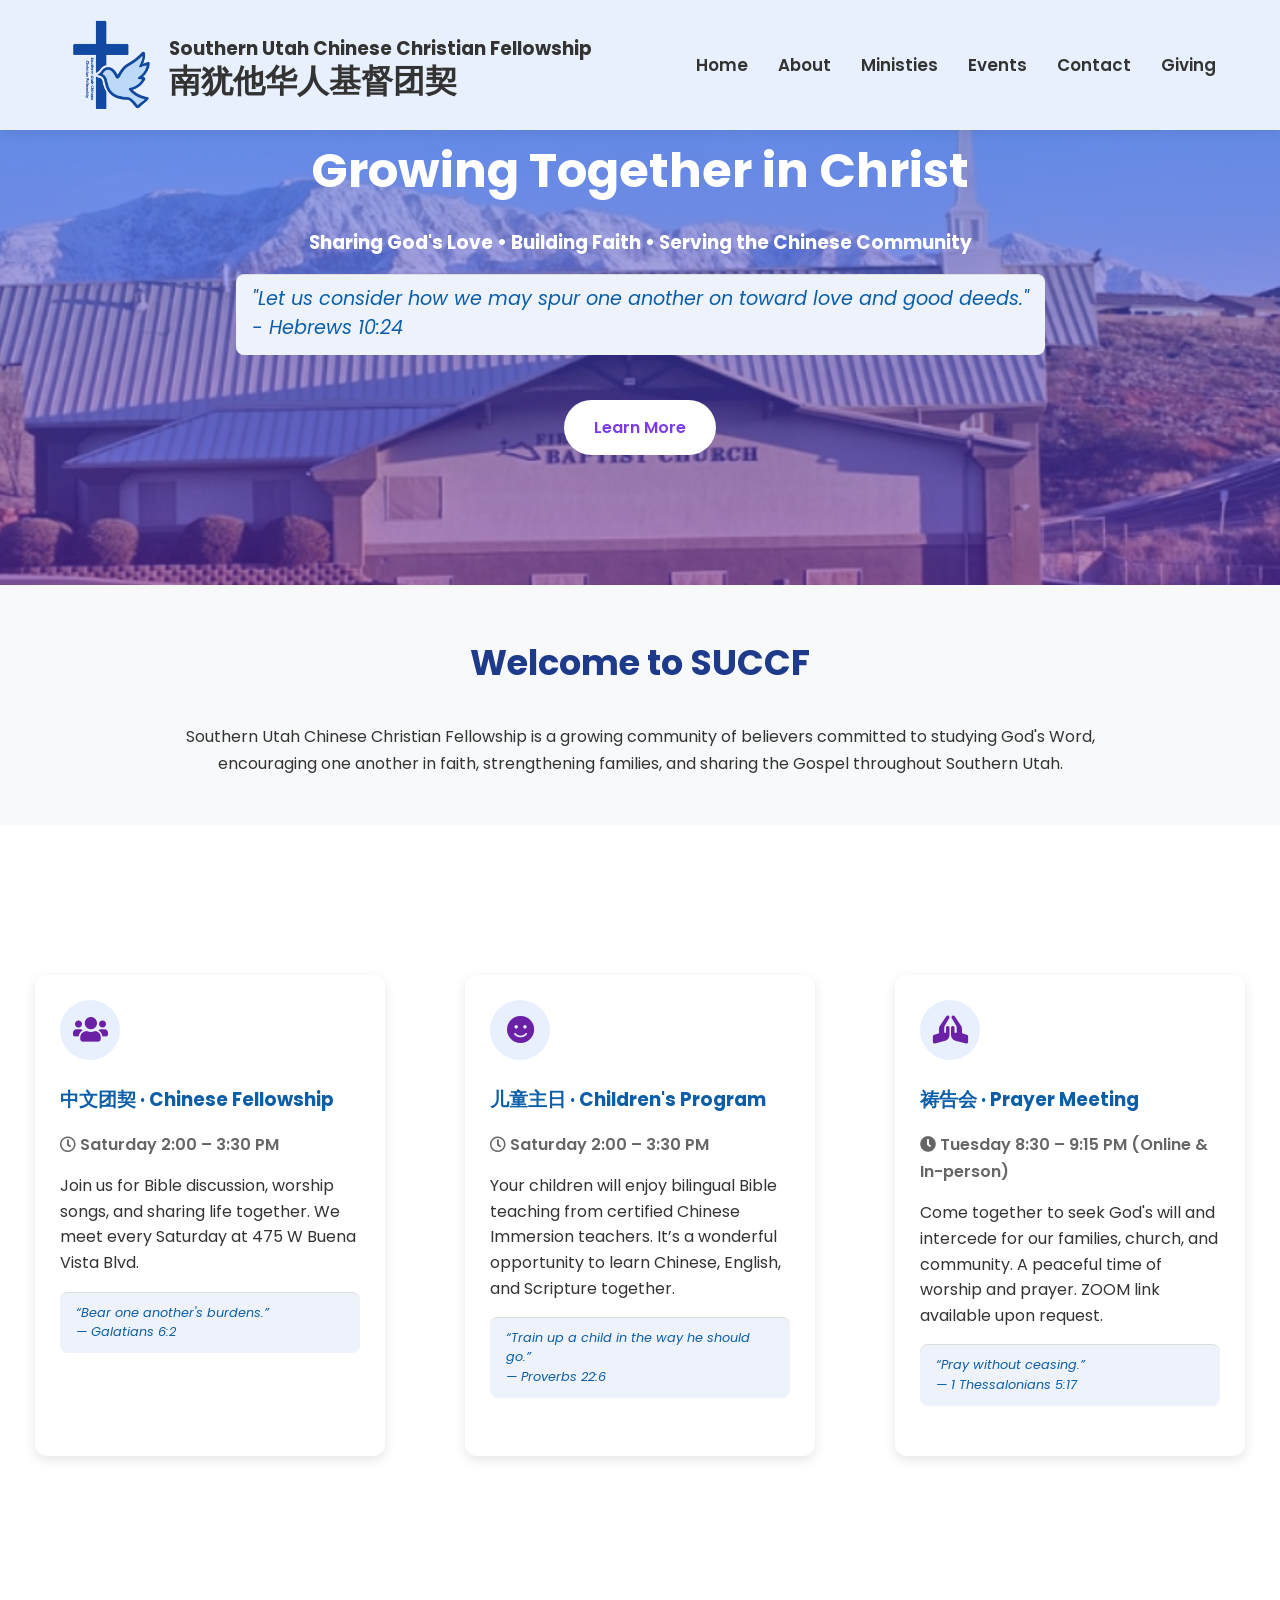
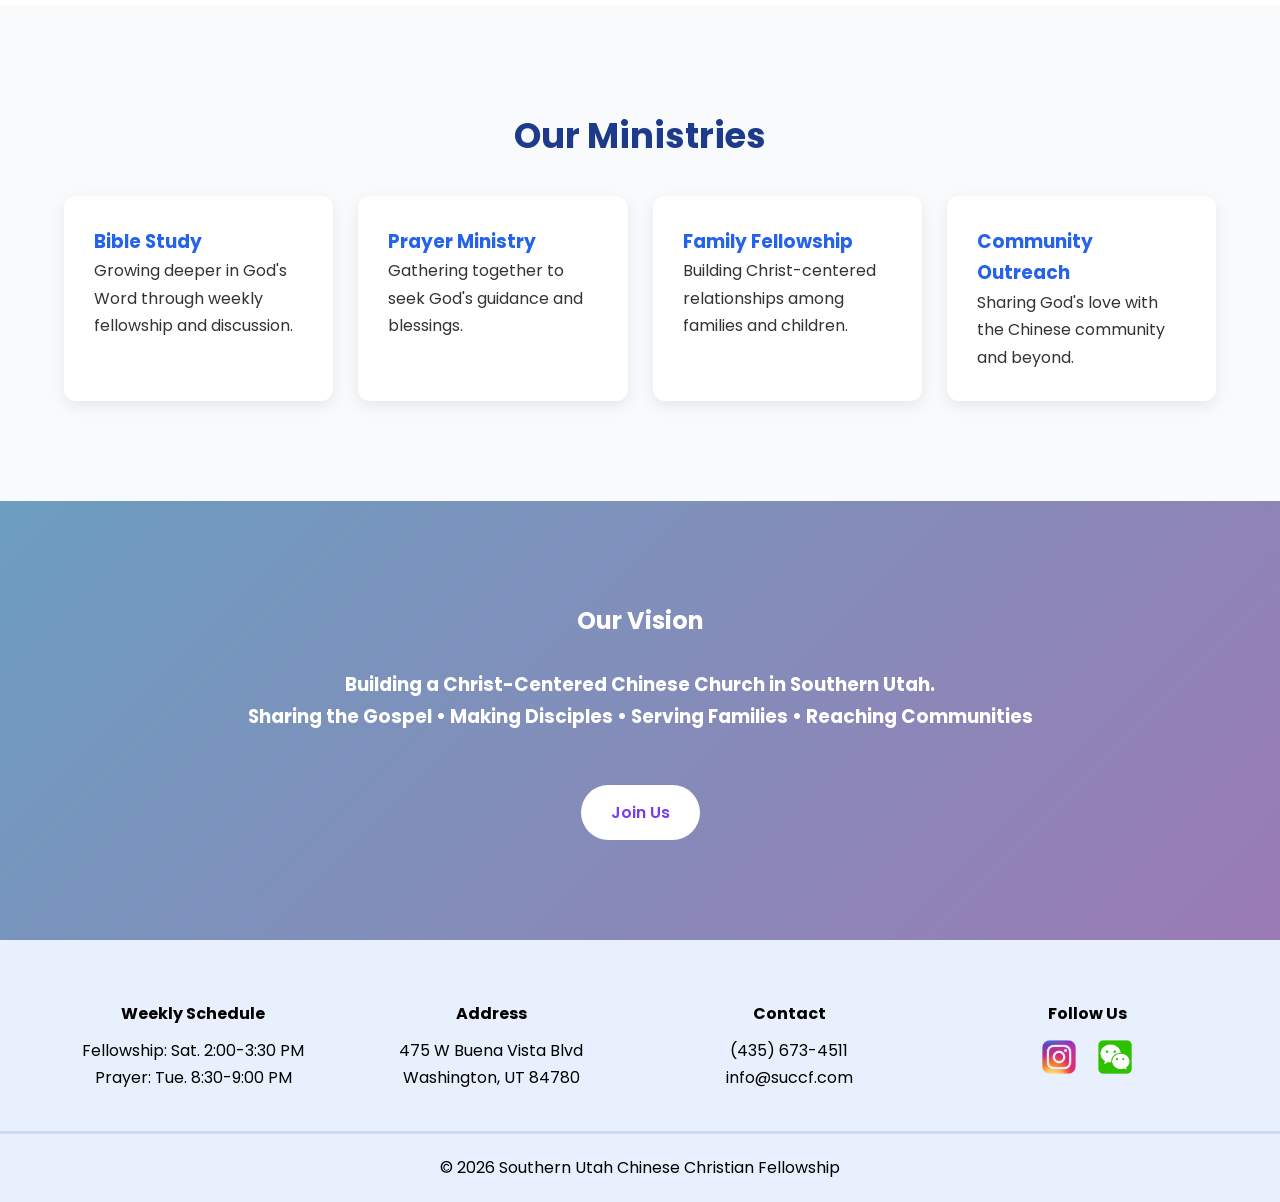
==== index.html @ 48056be9 "Create script.js // SUCCF JavaScript file" ====
<!DOCTYPE html>
<html lang="en">

<head>

    <meta charset="UTF-8">
    <meta name="viewport" content="width=device-width, initial-scale=1.0">

    <title>Southern Utah Chinese Christian Fellowship</title>

    <meta name="description"
        content="Southern Utah Chinese Christian Fellowship serving the Chinese community in Southern Utah.">

    <link rel="icon" type="image/png" href="images/favicon.png">

    <link rel="stylesheet" href="css/styles.css">

    <link rel="preconnect" href="https://fonts.googleapis.com">
	<!-- Font Awesome 6 (free) -->
	<link rel="stylesheet" href="https://cdnjs.cloudflare.com/ajax/libs/font-awesome/6.0.0-beta3/css/all.min.css">
	<link rel="stylesheet" href="https://use.fontawesome.com/releases/v5.15.4/css/all.css">

    <link href="https://fonts.googleapis.com/css2?family=Poppins:wght@300;400;500;600;700&display=swap"
        rel="stylesheet">

</head>

<body>

    <!-- HEADER -->

    <header class="header">

        <div class="container">

            <div class="logo">

                <img src="images/logo.png" alt="SUCCF Logo">

                <div class="logo-text">

                    <h3>Southern Utah Chinese Christian Fellowship</h3>

                    <h2>南犹他华人基督团契</h2>

                </div>

            </div>

            <nav>

                <ul>

                    <li><a href="index.html">Home</a></li>

                    <li><a href="about.html">About</a></li>

                    <li><a href="ministries.html">Ministies</a></li>

                    <li><a href="events.html">Events</a></li>

                    <li><a href="contact.html">Contact</a></li>

                    <li><a href="giving.html">Giving</a></li>

                </ul>

            </nav>

        </div>

    </header>

    <!-- HERO -->

    <section class="hero">

        <div class="overlay"></div>

        <div class="hero-content">

            <h1>Growing Together in Christ</h1>

            <h3>
                Sharing God's Love • Building Faith • Serving the Chinese Community
			</h3>

            <p class="verse">
                "Let us consider how we may spur one another on toward love and good deeds."
                <br>
                - Hebrews 10:24
            </p>

            <a href="about.html" class="btn-primary">
                Learn More
            </a>

        </div>

    </section>
	
    <!-- Welcome -->

    <section class="welcome">

        <div class="container">

            <h2>Welcome to SUCCF</h2>

            <p>
                Southern Utah Chinese Christian Fellowship is a growing community of believers
                committed to studying God's Word, <br>
				encouraging one another in faith,
                strengthening families, and sharing the Gospel throughout Southern Utah.
            </p>

        </div>

    </section>
	

<!-- cards section -->
<section class="programs">
    <div class="cards-grid">

        <!-- Card 1: Chinese Fellowship -->
        <div class="info-card">
            <div class="info-icon">
                <i class="fas fa-users"></i>
            </div>
            <h3>中文团契 · Chinese Fellowship</h3>

            <div class="time">
                <i class="far fa-clock"></i>
                Saturday 2:00 – 3:30 PM
            </div>

            <p>
                Join us for Bible discussion, worship songs, and sharing life together.
                We meet every Saturday at 475 W Buena Vista Blvd.
            </p>

            <div class="verse">
                “Bear one another's burdens.” <br>— Galatians 6:2
            </div>
        </div>

        <!-- Card 2: Children's Program -->
        <div class="info-card">
            <div class="info-icon">
                <i class="fas fa-smile"></i>
            </div>
            <h3>儿童主日 · Children's Program</h3>

            <div class="time">
                <i class="far fa-clock"></i>
                Saturday 2:00 – 3:30 PM
            </div>

            <p>
                Your children will enjoy bilingual Bible teaching from certified
                Chinese Immersion teachers. It’s a wonderful opportunity to learn
                Chinese, English, and Scripture together.
            </p>

            <div class="verse">
                “Train up a child in the way he should go.” <br>— Proverbs 22:6
            </div>
        </div>

        <!-- Card 3: Prayer Meeting -->
        <div class="info-card">
            <div class="info-icon">
                <i class="fas fa-praying-hands"></i>
            </div>
            <h3>祷告会 · Prayer Meeting</h3>

            <div class="time">
                <i class="fas fa-clock"></i>
                Tuesday 8:30 – 9:15 PM (Online & In-person)
            </div>

            <p>
                Come together to seek God's will and intercede for our families,
                church, and community. A peaceful time of worship and prayer.
                ZOOM link available upon request.
            </p>

            <div class="verse">
                “Pray without ceasing.” <br>— 1 Thessalonians 5:17
            </div>
        </div>

    </div>
</section>

    <!-- MINISTRIES -->

    <section class="ministries">

        <div class="container">

            <h2>Our Ministries</h2>

            <div class="ministry-grid">

                <div class="ministry-box">

                    <h3>Bible Study</h3>

                    <p>
                        Growing deeper in God's Word through weekly fellowship and discussion.
                    </p>

                </div>

                <div class="ministry-box">

                    <h3>Prayer Ministry</h3>

                    <p>
                        Gathering together to seek God's guidance and blessings.
                    </p>

                </div>

                <div class="ministry-box">

                    <h3>Family Fellowship</h3>

                    <p>
                        Building Christ-centered relationships among families and children.
                    </p>

                </div>

                <div class="ministry-box">

                    <h3>Community Outreach</h3>

                    <p>
                        Sharing God's love with the Chinese community and beyond.
                    </p>

                </div>

            </div>

        </div>

    </section>
	
    <!-- VISION -->

    <section class="vision">

        <div class="container">

            <h1>Our Vision</h1>
			<br>

            <h3>

                Building a Christ-Centered Chinese Church in Southern Utah.

                <br>

                Sharing the Gospel • Making Disciples • Serving Families • Reaching Communities

			</h3>
			<br>

            <a href="contact.html" class="btn-secondary">
                Join Us
            </a>

        </div>

    </section>

    <!-- FOOTER -->

    <footer>

        <div class="container footer-grid">

            <div>

                <h4>Weekly Schedule</h4>

                <p>
                    Fellowship: Sat. 2:00-3:30 PM<br>
                    Prayer: Tue. 8:30-9:00 PM
                </p>

            </div>
			
            <div>

                <h4>Address</h4>

                <p>
                    475 W Buena Vista Blvd<br>
                    Washington, UT 84780
                </p>

            </div>

            <div>

                <h4>Contact</h4>

                <p>(435) 673-4511</p>

                <p>info@succf.com</p>

            </div>
			
            <div>
				<h4>Follow Us</h4>
				<div class="social-icons">

		           <!-- Instagram -->
		           <a href="https://www.instagram.com/southernutah_ccf/"
		              target="_blank"
		              aria-label="Instagram">
		               <img src="images/instagram.png" alt="Instagram">
		           </a>

		           <!-- WeChat -->
		           <a href="images/wechat_qr.jpg"
		              target="_blank"
		              aria-label="WeChat">
		               <img src="images/wechat.png" alt="WeChat">
		           </a>
				</div>

            </div>

        </div>

        <div class="copyright">

            © 2026 Southern Utah Chinese Christian Fellowship
        </div>

    </footer>

</body>

</html>
---- css/styles.css ----
/* ========================================
   Template style, Don not change it!
   ======================================== */

:root {

    --blue: #2563eb;
    --dark-blue: #1e3a8a;

    --purple: #7c3aed;
    --light-purple: #ede9fe;

    --white: #ffffff;
    --gray: #f8fafc;
}

/* RESET */

* {
    margin: 0;
    padding: 0;
    box-sizing: border-box;
}

body {
    padding-top: 110px;
    font-family: 'Poppins', sans-serif;
    color: #333;
    line-height: 1.7;
}

.container {

    width: 90%;
    max-width: 1200px;
    margin: auto;
}

/* HEADER */

.header {

    position: fixed;
    top: 0;

    width: 100%;

    background: #e8f0fe;

    backdrop-filter: blur(10px);

    box-shadow: 0 2px 12px rgba(0,0,0,.08);

    z-index: 1000;
}

.header .container {

    display: flex;
    justify-content: space-between;
    align-items: center;

    padding: 20px 0;
}

.logo {

    display: flex;
    align-items: center;
    gap: 15px;
	background: transparent;
}

.logo img {

    height: 90px;
    width: auto;
	background: transparent;
	mix-blend-mode: multiply;
}

.logo-text h2 {

    color: var(-- dark blue);
    line-height: 1;
    font-size: 2rem;
}

.logo-text span {

    font-size: .1rem;
    color: #666;
}

nav ul {

    list-style: none;
    display: flex;
    gap: 30px;
}

nav a {

    text-decoration: none;
    color: #333;

    font-weight: 600;
	font-size: 1.05rem;

    transition: .3s;
}

/* VISION */

.vision {

    background:
        linear-gradient(
            135deg,
            var(--blue-light, #6c9ebf),
            var(--purple-light, #9b7bb5));

    color: white;

    text-align: center;
}

.vision h2 {

    color: white;
}

.btn-secondary {

    display: inline-block;

    margin-top: 25px;

    background: white;

    color: var(--purple);

    text-decoration: none;

    padding: 14px 30px;

    border-radius: 50px;

    font-weight: 600;
}

/* FOOTER */

footer {

    background: #e8f0fe;

    color: black;

    padding-top: 60px;
}

.footer-grid {
    display: grid;
    grid-template-columns: repeat(4, 1fr);
    gap: 40px;
    align-items: start;
}

.footer-grid > div {
    text-align: center;
}

.social-icons img {
    width: 40px;
    height: 40px;
}

.social-icons {
    display: flex;
    flex-direction: row;   /* Horizontal layout */
    flex-wrap: nowrap;     /* Prevents wrapping to new line */
    gap: 1.0rem;             /* Space between icons (adjust as needed) */
    justify-content: center;
    align-items: center;
    list-style: none;
    padding: 0;
    margin: 0;
}

.social-icons a {
    display: flex;
    align-items: center;
    justify-content: center;
}

footer h3,
footer h4 {

    margin-bottom: 10px;
}

.copyright {

    margin-top: 40px;

    text-align: center;

    padding: 20px;

    border-top: 3px solid rgba(0,0,255,.1);
}

/* MOBILE */

@media(max-width:768px){

    .header .container{

        flex-direction: column;
    }

    nav ul{

        flex-wrap: wrap;
        justify-content: center;
        margin-top: 15px;
        gap: 15px;
    }

    .hero h1{

        font-size: 2.5rem;
    }

    .hero p{

        font-size: 1rem;
    }
}


/* ========================================
===========================================
   Home Page style
===========================================
=========================================== */

/* HERO */

.hero {
    margin-top: -110px;
    height: 65vh;
    min-height: 500px;

    background:
        linear-gradient(
            rgba(37,99,235,.55),
            rgba(124,58,237,.45)
        ),
        url("../images/heropic.png");

    background-size: cover;
    background-position: center;

    display: flex;
    justify-content: center;
    align-items: center;

    text-align: center;

    position: relative;
}

.hero-content {

    color: white;

    max-width: 850px;

    padding: 20px;
}

.hero h1 {

    font-size: 3rem;
    margin-bottom: 15px;
}

.hero p {

    font-size: 1.2rem;
}

.verse {

    margin: 25px 0;

    font-style: italic;
}

.btn-primary {

    display: inline-block;

    margin-top: 20px;

    background: white;

    color: var(--purple);

    text-decoration: none;

    padding: 14px 30px;

    border-radius: 50px;

    font-weight: 600;
}

/* SECTIONS */

section {

    padding: 100px 0;
}

section h2 {

    text-align: center;

    margin-bottom: 30px;

    color: var(--dark-blue);

    font-size: 2.2rem;
}

/* WELCOME */

.welcome {

    text-align: center;
    text-align: center;
    background-color: #f8f9fa;  /* Light gray background */
    padding: 3rem 1rem;          /* Adds spacing inside the section */
    border-radius: 0; 
}

.welcome p {

    max-width: 950px;
    margin: auto;
}

/* SERVICE TIMES */
.info-icon {
    width: 60px;
    height: 60px;
    background-color: #e8f0fe; /* Light blue background */
    border-radius: 50%;
    display: flex;
    align-items: center;
    justify-content: center;
    margin: 0 auto 1.5rem auto;  /* Centered */
}

.info-icon i {
    font-size: 28px;
    color: #6b21a5;/* Dark purple icon */
}

/* Alternative: left-aligned icons */
.info-icon {
    margin: 0 0 1.5rem 0;
}

.verse {
    background-color: #eef2fa;
    padding: 0.75rem 1rem;
    border-radius: 8px;
    font-style: italic;
    font-size: 0.80rem;
    color: #2c5f8a;
    text-align: left;
    margin-top: 1rem;
    line-height: 1.5;
}

.services {

    background: var(--gray);
}

.service-grid {

    display: flex;
    justify-content: center;
    flex-wrap: wrap;
    gap: 70px;
}

.service-card {

    width: 400px;

    background: white;

    padding: 35px;

    border-radius: 15px;

    text-align: center;

    box-shadow: 0 5px 20px rgba(0,0,0,.08);
	
	border: 5px solid #cbd5e1;
	
}

.service-card h3 {

    color: var(--purple);
}

.service-card h4 {

    color: var(--blue);
}


/* MINISTRIES */

.ministries {

    background: var(--gray);
}

.ministry-grid {

    display: grid;

    grid-template-columns:
        repeat(auto-fit, minmax(250px, 1fr));

    gap: 25px;
}

.ministry-box {

    background: white;

    padding: 30px;

    border-radius: 12px;

    box-shadow: 0 5px 15px rgba(0,0,0,.08);
}

.ministry-box h3 {

    color: var(--blue);
}

/* Cards Section */

.cards-grid {
    display: flex;
    justify-content: center;
    gap: 80px;
    flex-wrap: wrap;
    margin: 50px auto;
}

.info-card {
    width: 350px;
    background: #ffffff;
    border-radius: 12px;
    padding: 25px;
    box-shadow: 0 4px 12px rgba(0,0,0,0.1);
    transition: transform 0.3s ease;
}

.info-card:hover {
    transform: translateY(-5px);
}

.info-card h3 {
    color: #0c5ea8;
    margin-bottom: 15px;
}

.time {
    font-weight: 600;
    color: #666;
    margin-bottom: 15px;
}

.info-card p {
    line-height: 1.6;
    margin-bottom: 15px;
}

.verse {
    font-style: italic;
    color: #0c5ea8;
    border-top: 1px solid #ddd;
    padding-top: 10px;
}

/* VISION */

.vision {

    background:
        linear-gradient(
            135deg,
            var(--blue-light, #6c9ebf),
            var(--purple-light, #9b7bb5));

    color: white;

    text-align: center;
}

.vision h2 {

    color: white;
}

.btn-secondary {

    display: inline-block;

    margin-top: 25px;

    background: white;

    color: var(--purple);

    text-decoration: none;

    padding: 14px 30px;

    border-radius: 50px;

    font-weight: 600;
}


/* ========================================
   About Page style
   ======================================== */

/* ABOUT HERO SECTION */
.about-hero {
    background: linear-gradient(rgba(37, 99, 235, 0.5), rgba(124, 58, 237, 0.55)), url('../images/mountain.png');
    background-size: cover;
    background-position: center center;
    background-repeat: no-repeat;
    min-height: 400px;
    display: flex;
    align-items: center;
    justify-content: center;
    text-align: center;
    padding: 4rem 0;
    margin-bottom: 3rem;
    border-radius: 0 0 30px 30px;
}

.about-hero h1 {
    font-size: 3rem;
    color: white;
    margin-bottom: 0.5rem;
    font-weight: 700;
}

.about-hero p {
    font-size: 1.2rem;
    color: white;
    opacity: 0.95;
}

/* ABOUT CONTENT SECTION */
.about-section {
    padding: 2rem 0 4rem 0;
}

.about-content {
    max-width: 1000px;
    margin: 0 auto;
    background: white;
    padding: 2.5rem;
    border-radius: 24px;
    box-shadow: 0 8px 25px rgba(0, 0, 0, 0.05);
    border: 1px solid rgba(124, 58, 237, 0.1);
}

.about-content h2 {
    color: var(--blue, #2563eb);
    margin-bottom: 2.5rem;
    font-size: 2.2rem;
    font-weight: 700;
}

.about-content p {
    line-height: 1.8;
    color: #444;
    margin-bottom: 1.2rem;
}

.about-content p:last-child {
    margin-bottom: 0;
}

/* BELIEFS SECTION (Accordion) */
.beliefs-section {
    padding: 4rem 0;
    background: var(--gray, #f8fafc);
}

.beliefs-section h2 {
    text-align: center;
    color: var(--blue, #2563eb);
    margin-bottom: 2.5rem;
    font-size: 2.2rem;
    font-weight: 700;
}

.belief-card {
    background: white;
    border-radius: 16px;
    margin-bottom: 1rem;
    overflow: hidden;
    border: 1px solid rgba(124, 58, 237, 0.15);
    box-shadow: 0 2px 8px rgba(0, 0, 0, 0.03);
}

.belief-header {
    background: linear-gradient(135deg, #e8e8f0, #f0f0f8);
    padding: 1rem 1.5rem;
    cursor: pointer;
    display: flex;
    justify-content: space-between;
    align-items: center;
    transition: all 0.3s ease;
}

.belief-header:hover {
    background: linear-gradient(135deg, #dddde8, #e8e8f0);
}

.belief-header h3 {
    color: #444;
    margin: 0;
    font-size: 1.1rem;
    font-weight: 600;
}

.toggle-icon {
    color: #666;
    font-size: 0.9rem;
    transition: transform 0.3s ease;
}

.belief-content {
    max-height: 0;
    overflow: hidden;
    transition: max-height 0.5s ease;
    background: white;
    padding: 0 1.5rem;
}

.belief-content.active {
    max-height: 500px;
    padding: 1.5rem;
}

.belief-content p {
    line-height: 1.8;
    color: #444;
    margin-bottom: 0.8rem;
}

.belief-content .scripture {
    color: var(--purple, #7c3aed);
    font-style: italic;
    margin-top: 0.8rem;
    font-size: 0.9rem;
    padding-top: 0.5rem;
    border-top: 1px dashed rgba(124, 58, 237, 0.2);
}

/* Light Grey Button for Belief Section */
.btn-soft-grey {
    background: linear-gradient(135deg, #e8e8f0, #f0f0f8);
    color: #555;
    padding: 12px 30px;
    border-radius: 50px;
    text-decoration: none;
    font-weight: 600;
    transition: all 0.3s ease;
    display: inline-block;
    box-shadow: 0 2px 6px rgba(0, 0, 0, 0.05);
    border: 1px solid #ddd;
    cursor: pointer;
}

.btn-soft-grey:hover {
    transform: translateY(-2px);
    box-shadow: 0 4px 12px rgba(0, 0, 0, 0.1);
    background: linear-gradient(135deg, #dddde8, #e8e8f0);
    color: #333;
}

/* RESPONSIVE ADJUSTMENTS FOR ABOUT PAGE */
@media (max-width: 768px) {
    .about-hero {
        min-height: 280px;
        padding: 2rem 0;
        margin-bottom: 2rem;
    }
    
    .about-hero h1 {
        font-size: 2rem;
    }
    
    .about-hero p {
        font-size: 1rem;
    }
    
    .about-content {
        padding: 1.5rem;
        margin: 0 1rem;
    }
    
    .about-content h2 {
        font-size: 1.5rem;
    }
    
    .beliefs-section h2 {
        font-size: 1.8rem;
    }
    
    .belief-header h3 {
        font-size: 0.95rem;
    }
    
    .belief-header {
        padding: 0.8rem 1.2rem;
    }
    
    .belief-content.active {
        padding: 1rem;
    }
    
    .btn-soft-grey {
        padding: 8px 22px;
        font-size: 0.9rem;
    }
}

@media (max-width: 480px) {
    .about-hero h1 {
        font-size: 1.6rem;
    }
    
    .about-hero p {
        font-size: 0.85rem;
    }
    
    .beliefs-section h2 {
        font-size: 1.5rem;
    }
    
    .belief-header h3 {
        font-size: 0.85rem;
    }
}
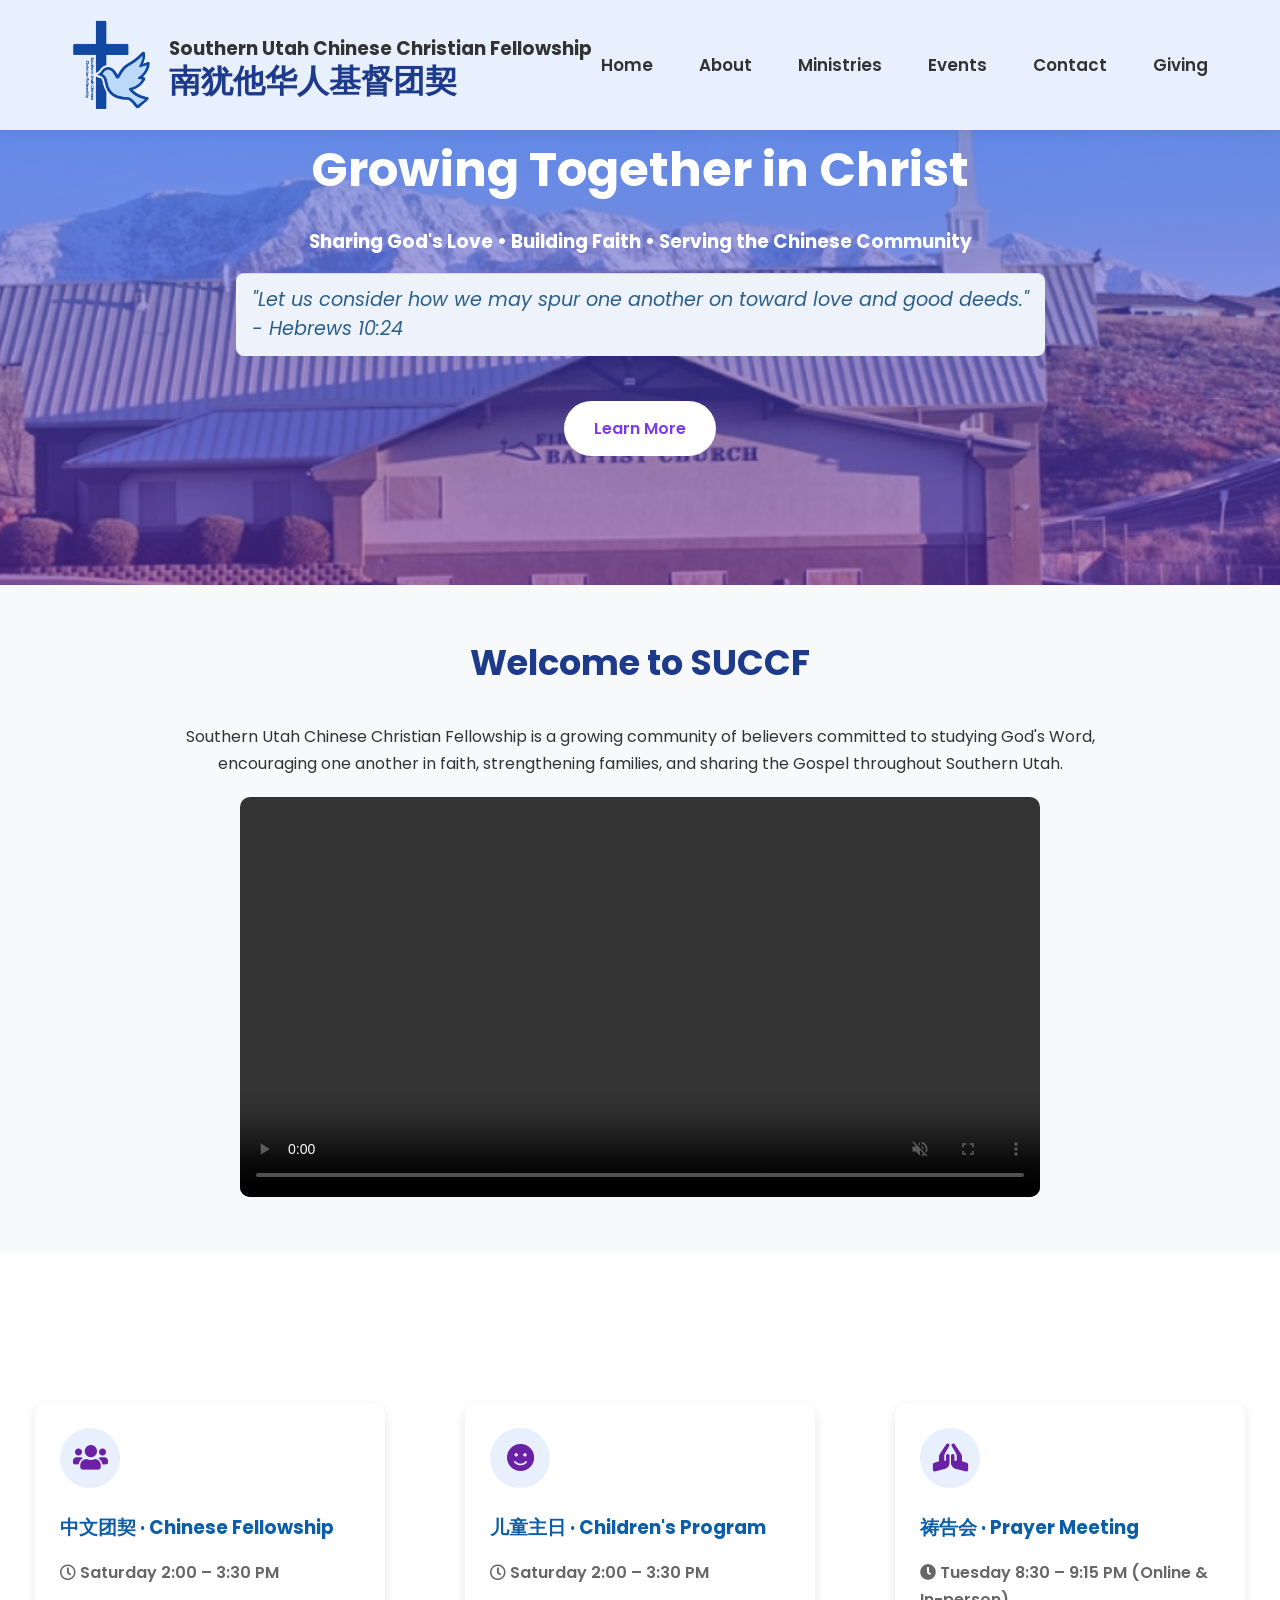
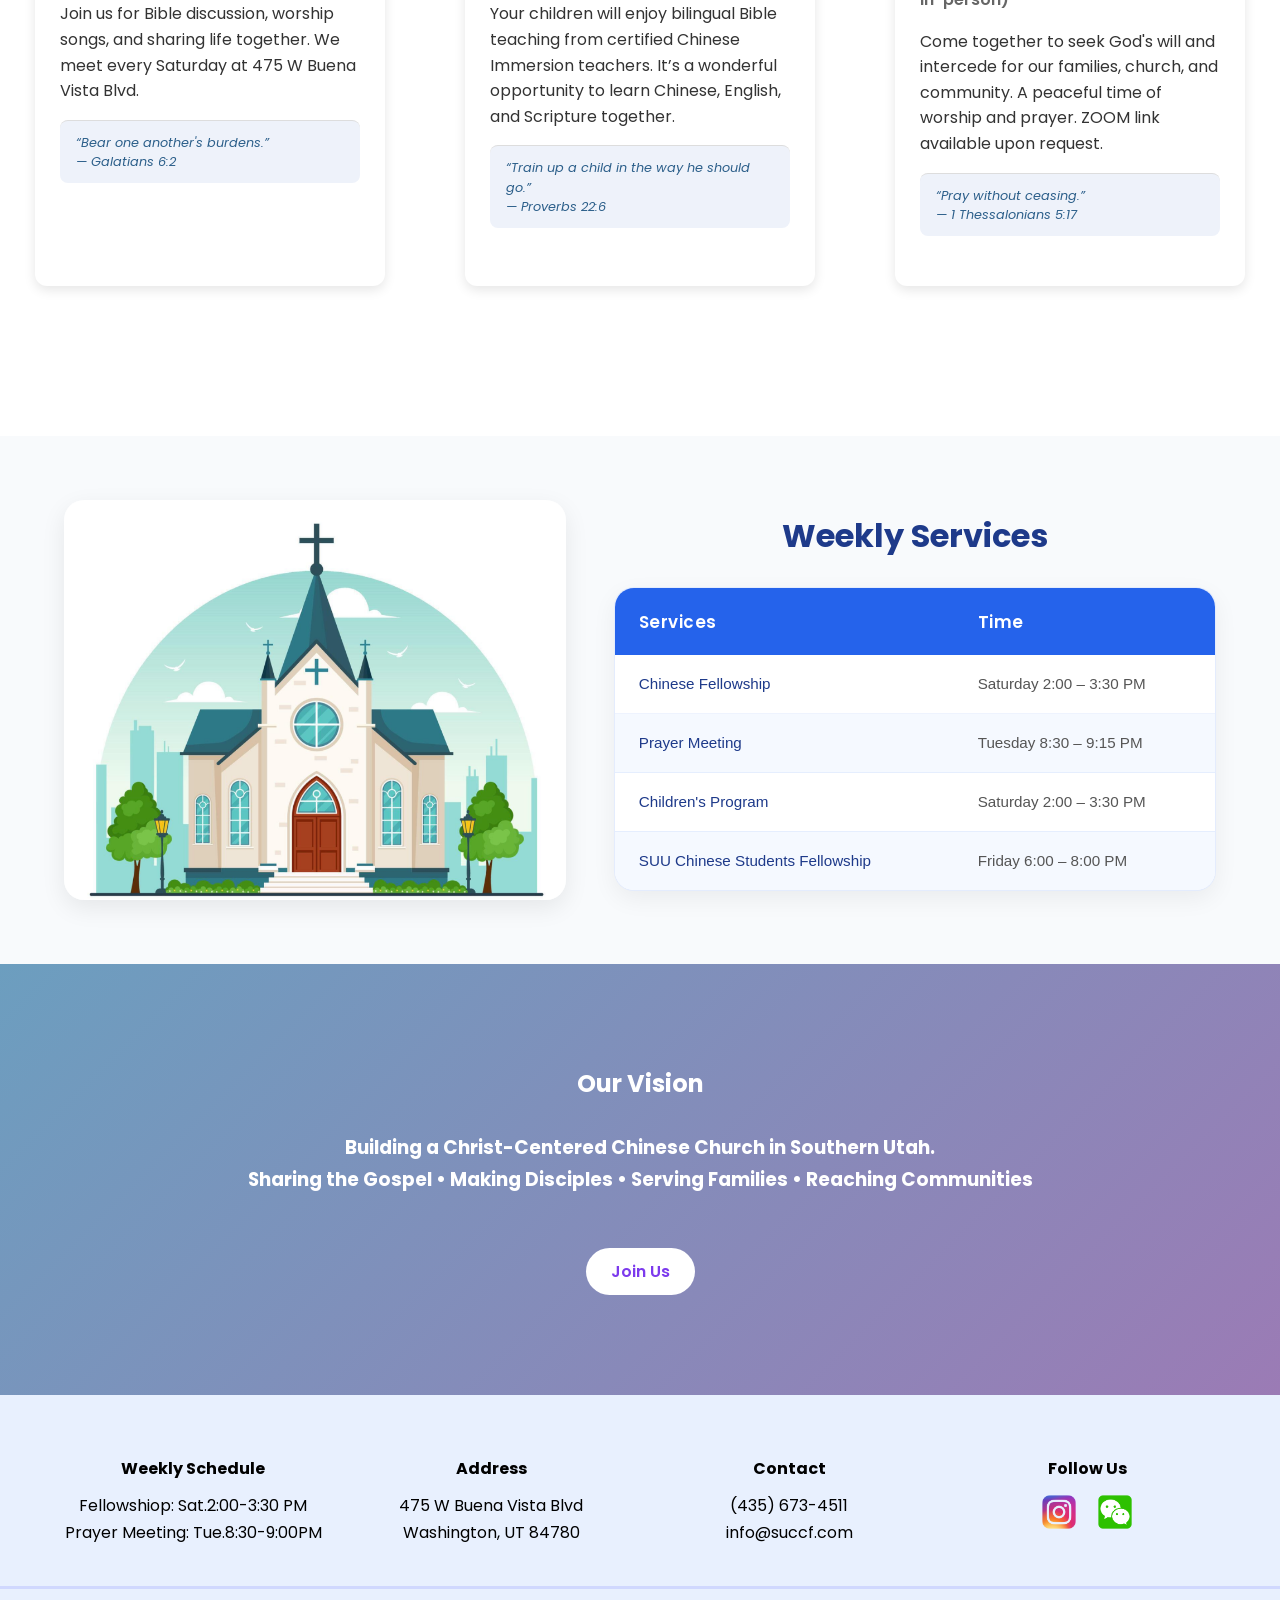
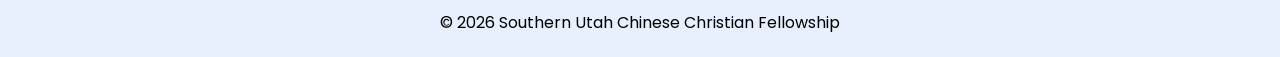
==== commit 2940e218: "Add files via upload" ====
--- a/index.html
+++ b/index.html
@@ -2,7 +2,6 @@
 <html lang="en">
 
 <head>
-
     <meta charset="UTF-8">
     <meta name="viewport" content="width=device-width, initial-scale=1.0">
 
@@ -22,54 +21,43 @@
 
     <link href="https://fonts.googleapis.com/css2?family=Poppins:wght@300;400;500;600;700&display=swap"
         rel="stylesheet">
-
 </head>
 
 <body>
-
-    <!-- HEADER -->
-
+    <!--========= HEADER =========-->
     <header class="header">
-
         <div class="container">
-
             <div class="logo">
-
                 <img src="images/logo.png" alt="SUCCF Logo">
-
                 <div class="logo-text">
-
                     <h3>Southern Utah Chinese Christian Fellowship</h3>
-
                     <h2>南犹他华人基督团契</h2>
-
                 </div>
-
-            </div>
-
-            <nav>
-
-                <ul>
-
-                    <li><a href="index.html">Home</a></li>
-
-                    <li><a href="about.html">About</a></li>
-
-                    <li><a href="ministries.html">Ministies</a></li>
-
-                    <li><a href="events.html">Events</a></li>
-
-                    <li><a href="contact.html">Contact</a></li>
-
-                    <li><a href="giving.html">Giving</a></li>
-
-                </ul>
-
-            </nav>
-
-        </div>
-
-    </header>
+            </div>
+        <!-- Hamburger Menu Button -->
+        <button class="hamburger" id="hamburger" aria-label="Toggle navigation">
+            <span class="bar"></span>
+            <span class="bar"></span>
+            <span class="bar"></span>
+        </button>
+        
+        <nav class="nav-menu" id="navMenu">
+            <ul>
+                <li><a href="index.html" class="active">Home</a></li>
+                <li><a href="about.html">About</a></li>
+                <li><a href="ministries.html">Ministries</a></li>
+                <li><a href="events.html">Events</a></li>
+                <li><a href="contact.html">Contact</a></li>
+                <li><a href="giving.html">Giving</a></li>
+            </ul>
+        </nav>
+    </div>
+</header>
+
+ <!--=============================================================================================================-->   	
+ <!--=============================================================================================================--> 
+
+ <!--============== build section part ========================-->   
 
     <!-- HERO -->
 
@@ -113,6 +101,14 @@
 				encouraging one another in faith,
                 strengthening families, and sharing the Gospel throughout Southern Utah.
             </p>
+			
+	        <!-- Welcome Video -->
+	        <div class="welcome-video">
+	            <video controls muted loop>
+	                <source src="media/welcome.mp4" type="video/mp4">
+	                Your browser does not support the video tag.
+	            </video>
+	        </div>
 
         </div>
 
@@ -122,7 +118,6 @@
 <!-- cards section -->
 <section class="programs">
     <div class="cards-grid">
-
         <!-- Card 1: Chinese Fellowship -->
         <div class="info-card">
             <div class="info-icon">
@@ -194,139 +189,102 @@
     </div>
 </section>
 
-    <!-- MINISTRIES -->
-
-    <section class="ministries">
-
+<!-- SERVICES TABLE -->
+<section class="services-table-section">
+    <div class="container">
+        <div class="services-content-wrapper">
+            <!-- Left Column: Image -->
+            <div class="services-image">
+                <img src="images/about-church.png" alt="SUCCF Church">
+            </div>
+            <!-- Right Column: Table -->
+            <div class="services-table-wrapper">
+                <h2>Weekly Services</h2>
+                <div class="table-wrapper">
+                    <table class="services-table">
+                        <thead>
+                            <tr>
+                                <th>Services</th>
+                                <th>Time</th>
+                            </tr>
+                        </thead>
+                        <tbody>
+                            <tr>
+                                <td>Chinese Fellowship</td>
+                                <td>Saturday 2:00 – 3:30 PM</td>
+                            </tr>
+                            <tr>
+                                <td>Prayer Meeting</td>
+                                <td>Tuesday 8:30 – 9:15 PM</td>
+                            </tr>
+                            <tr>
+                                <td>Children's Program</td>
+                                <td>Saturday 2:00 – 3:30 PM</td>
+                            </tr>
+                            <tr>
+                                <td>SUU Chinese Students Fellowship</td>
+                                <td>Friday 6:00 – 8:00 PM</td>
+                            </tr>
+                        </tbody>
+                    </table>
+                </div>
+            </div>
+        </div>
+    </div>
+</section>
+	
+ <!--=============================================================================================================-->   	
+ <!--=============================================================================================================-->   
+ 	
+    <!--========= VISION =========-->
+    <section class="vision">
         <div class="container">
-
-            <h2>Our Ministries</h2>
-
-            <div class="ministry-grid">
-
-                <div class="ministry-box">
-
-                    <h3>Bible Study</h3>
-
-                    <p>
-                        Growing deeper in God's Word through weekly fellowship and discussion.
-                    </p>
-
-                </div>
-
-                <div class="ministry-box">
-
-                    <h3>Prayer Ministry</h3>
-
-                    <p>
-                        Gathering together to seek God's guidance and blessings.
-                    </p>
-
-                </div>
-
-                <div class="ministry-box">
-
-                    <h3>Family Fellowship</h3>
-
-                    <p>
-                        Building Christ-centered relationships among families and children.
-                    </p>
-
-                </div>
-
-                <div class="ministry-box">
-
-                    <h3>Community Outreach</h3>
-
-                    <p>
-                        Sharing God's love with the Chinese community and beyond.
-                    </p>
-
-                </div>
-
-            </div>
-
-        </div>
-
-    </section>
-	
-    <!-- VISION -->
-
-    <section class="vision">
-
-        <div class="container">
-
             <h1>Our Vision</h1>
 			<br>
-
             <h3>
-
                 Building a Christ-Centered Chinese Church in Southern Utah.
-
                 <br>
-
                 Sharing the Gospel • Making Disciples • Serving Families • Reaching Communities
-
 			</h3>
 			<br>
-
             <a href="contact.html" class="btn-secondary">
                 Join Us
             </a>
-
-        </div>
-
+        </div>
     </section>
 
-    <!-- FOOTER -->
-
+    <!--========= FOOTER =========-->
     <footer>
-
         <div class="container footer-grid">
-
             <div>
-
                 <h4>Weekly Schedule</h4>
-
                 <p>
-                    Fellowship: Sat. 2:00-3:30 PM<br>
-                    Prayer: Tue. 8:30-9:00 PM
+                    Fellowshiop: Sat.2:00-3:30 PM<br>
+                    Prayer Meeting: Tue.8:30-9:00PM
                 </p>
-
-            </div>
-			
+            </div>			
             <div>
-
                 <h4>Address</h4>
-
                 <p>
                     475 W Buena Vista Blvd<br>
                     Washington, UT 84780
                 </p>
-
             </div>
 
             <div>
-
                 <h4>Contact</h4>
-
                 <p>(435) 673-4511</p>
-
                 <p>info@succf.com</p>
-
-            </div>
-			
+            </div>			
             <div>
 				<h4>Follow Us</h4>
 				<div class="social-icons">
-
 		           <!-- Instagram -->
 		           <a href="https://www.instagram.com/southernutah_ccf/"
 		              target="_blank"
 		              aria-label="Instagram">
 		               <img src="images/instagram.png" alt="Instagram">
 		           </a>
-
 		           <!-- WeChat -->
 		           <a href="images/wechat_qr.jpg"
 		              target="_blank"
@@ -334,18 +292,13 @@
 		               <img src="images/wechat.png" alt="WeChat">
 		           </a>
 				</div>
-
-            </div>
-
+            </div>
         </div>
 
         <div class="copyright">
-
             © 2026 Southern Utah Chinese Christian Fellowship
         </div>
-
     </footer>
-
+	<script src="scripts/script.js"></script>
 </body>
-
 </html>
--- a/css/styles.css
+++ b/css/styles.css
@@ -1,9 +1,10 @@
-/* ========================================
-   Template style, Don not change it!
-   ======================================== */
+/* =======================================================================================================================
+==========================================================================================================================
+   ##########     Template style, Don not change it!   ###########
+==========================================================================================================================
+========================================================================================================================== */
 
 :root {
-
     --blue: #2563eb;
     --dark-blue: #1e3a8a;
 
@@ -36,127 +37,219 @@
     margin: auto;
 }
 
-/* HEADER */
+/* ==========  HEADER ============*/
+
+/* ========================================
+   Header & Navigation Styles
+   ======================================== */
 
 .header {
-
     position: fixed;
     top: 0;
-
     width: 100%;
-
     background: #e8f0fe;
-
     backdrop-filter: blur(10px);
-
     box-shadow: 0 2px 12px rgba(0,0,0,.08);
-
     z-index: 1000;
 }
 
 .header .container {
-
     display: flex;
     justify-content: space-between;
     align-items: center;
-
     padding: 20px 0;
 }
 
+/* Logo */
 .logo {
-
     display: flex;
     align-items: center;
     gap: 15px;
-	background: transparent;
+    background: transparent;
 }
 
 .logo img {
-
     height: 90px;
     width: auto;
-	background: transparent;
-	mix-blend-mode: multiply;
+    background: transparent;
+    mix-blend-mode: multiply;
 }
 
 .logo-text h2 {
-
-    color: var(-- dark blue);
+    color: var(--dark-blue, #1e3a8a);
     line-height: 1;
     font-size: 2rem;
 }
 
 .logo-text span {
-
     font-size: .1rem;
     color: #666;
 }
 
+/* ====== Navigation Styles with Enhanced Hover =========== */
+
 nav ul {
-
     list-style: none;
     display: flex;
     gap: 30px;
 }
 
 nav a {
-
     text-decoration: none;
     color: #333;
-
     font-weight: 600;
-	font-size: 1.05rem;
-
-    transition: .3s;
-}
-
-/* VISION */
-
+    font-size: 1.05rem;
+    transition: all 0.3s cubic-bezier(0.4, 0, 0.2, 1);
+    display: inline-block;
+    padding: 0.3rem 0.5rem;
+    border-radius: 6px;
+    position: relative;
+}
+
+nav a:hover {
+    color: #ffffff;
+    background-color: var(--dark-blue, #1e3a8a);
+    transform: scale(1.3);
+    box-shadow: 0 4px 12px rgba(30, 58, 138, 0.3);
+}
+
+/* Hamburger Menu Button */
+.hamburger {
+    display: none;
+    flex-direction: column;
+    gap: 5px;
+    background: none;
+    border: none;
+    cursor: pointer;
+    padding: 8px;
+    z-index: 1001;
+}
+
+.hamburger .bar {
+    width: 28px;
+    height: 3px;
+    background-color: var(--dark-blue, #1e3a8a);
+    border-radius: 3px;
+    transition: all 0.3s ease;
+}
+
+/* Hamburger Animation (X shape when active) */
+.hamburger.active .bar:nth-child(1) {
+    transform: rotate(45deg) translate(5px, 6px);
+}
+
+.hamburger.active .bar:nth-child(2) {
+    opacity: 0;
+}
+
+.hamburger.active .bar:nth-child(3) {
+    transform: rotate(-45deg) translate(5px, -6px);
+}
+
+/* ========================================
+   Mobile Responsive Styles
+   ======================================== */
+
+@media (max-width: 768px) {
+    .hamburger {
+        display: flex;
+    }
+    
+    .nav-menu {
+        position: fixed;
+        top: 0;
+        right: -100%;
+        width: 80%;
+        max-width: 320px;
+        height: 100vh;
+        background: #e8f0fe;
+        box-shadow: -4px 0 20px rgba(0, 0, 0, 0.1);
+        padding: 80px 30px 30px;
+        transition: right 0.4s cubic-bezier(0.4, 0, 0.2, 1);
+        overflow-y: auto;
+        z-index: 1000;
+    }
+    
+    .nav-menu.active {
+        right: 0;
+    }
+    
+    .nav-menu ul {
+        flex-direction: column;
+        gap: 20px;
+        align-items: flex-start;
+    }
+    
+    .nav-menu a {
+        font-size: 1.2rem;
+        padding: 0.5rem 0;
+        width: 100%;
+        border-bottom: 1px solid rgba(30, 58, 138, 0.1);
+    }
+    
+    .nav-menu a:hover {
+        transform: scale(1.05);
+        background-color: var(--dark-blue, #1e3a8a);
+        color: #000;
+        padding: 0.5rem 0.8rem;
+    }
+    
+    .nav-menu a.active {
+        border-bottom: 2px solid var(--blue, #2563eb);
+    }
+    
+    .nav-menu a.active:hover {
+        border-bottom: none;
+    }
+    
+    /* Overlay when menu is open */
+    .nav-overlay {
+        display: none;
+        position: fixed;
+        top: 0;
+        left: 0;
+        width: 100%;
+        height: 100%;
+        background: rgba(0, 0, 0, 0.3);
+        z-index: 999;
+    }
+    
+    .nav-overlay.active {
+        display: block;
+    }
+}
+
+/*=========== VISION =============*/
 .vision {
-
     background:
         linear-gradient(
             135deg,
             var(--blue-light, #6c9ebf),
             var(--purple-light, #9b7bb5));
-
     color: white;
-
     text-align: center;
 }
 
 .vision h2 {
-
     color: white;
 }
 
 .btn-secondary {
-
     display: inline-block;
-
     margin-top: 25px;
-
     background: white;
-
     color: var(--purple);
-
     text-decoration: none;
-
-    padding: 14px 30px;
-
+    padding: 10px 25px;
     border-radius: 50px;
-
     font-weight: 600;
 }
 
-/* FOOTER */
+/* =======  FOOTER ===========*/
 
 footer {
-
     background: #e8f0fe;
-
     color: black;
-
     padding-top: 60px;
 }
 
@@ -196,18 +289,13 @@
 
 footer h3,
 footer h4 {
-
     margin-bottom: 10px;
 }
 
 .copyright {
-
     margin-top: 40px;
-
     text-align: center;
-
     padding: 20px;
-
     border-top: 3px solid rgba(0,0,255,.1);
 }
 
@@ -216,12 +304,10 @@
 @media(max-width:768px){
 
     .header .container{
-
         flex-direction: column;
     }
 
     nav ul{
-
         flex-wrap: wrap;
         justify-content: center;
         margin-top: 15px;
@@ -229,24 +315,22 @@
     }
 
     .hero h1{
-
         font-size: 2.5rem;
     }
 
     .hero p{
-
         font-size: 1rem;
     }
 }
 
 
-/* ========================================
-===========================================
-   Home Page style
-===========================================
-=========================================== */
-
-/* HERO */
+/* =======================================================================================================================
+==========================================================================================================================
+   ##############   Home Page style     ###############
+==========================================================================================================================
+========================================================================================================================== */
+
+/* ==== HERO ======= */
 
 .hero {
     margin-top: -110px;
@@ -318,7 +402,7 @@
     font-weight: 600;
 }
 
-/* SECTIONS */
+/* ======  SECTIONS =====*/
 
 section {
 
@@ -353,7 +437,78 @@
     margin: auto;
 }
 
-/* SERVICE TIMES */
+/* Welcome Video */
+.welcome-video {
+    margin-top: 20px;
+}
+
+.welcome-video video {
+    width: 80%;
+    max-width: 800px;
+    height: auto;
+    border-radius: 10px;
+}
+
+/* -------  Cards Section --------  */
+
+.cards-grid {
+    display: flex;
+    justify-content: center;
+    gap: 80px;
+    flex-wrap: wrap;
+    margin: 50px auto;
+}
+
+.info-card {
+    width: 350px;
+    background: #ffffff;
+    border-radius: 12px;
+    padding: 25px;
+    box-shadow: 0 4px 12px rgba(0,0,0,0.1);
+    transition: transform 0.3s ease;
+}
+
+.info-card:hover {
+    transform: translateY(-5px);
+}
+
+.info-card h3 {
+    color: #0c5ea8;
+    margin-bottom: 15px;
+}
+
+.time {
+    font-weight: 600;
+    color: #666;
+    margin-bottom: 15px;
+}
+
+.info-card p {
+    line-height: 1.6;
+    margin-bottom: 15px;
+}
+
+.verse {
+    font-style: italic;
+    color: #0c5ea8;
+    border-top: 1px solid #ddd;
+    padding-top: 10px;
+}
+
+/* RESPONSIVE */
+@media (max-width: 992px) {
+    .services-content-wrapper {
+        grid-template-columns: 1fr;
+        gap: 2rem;
+    }
+    
+    .services-image img {
+        max-height: 300px;
+        width: 100%;
+    }
+}
+
+/* =======  SERVICE TIMES ======*/
 .info-icon {
     width: 60px;
     height: 60px;
@@ -388,12 +543,10 @@
 }
 
 .services {
-
     background: var(--gray);
 }
 
 .service-grid {
-
     display: flex;
     justify-content: center;
     flex-wrap: wrap;
@@ -401,160 +554,189 @@
 }
 
 .service-card {
-
     width: 400px;
-
     background: white;
-
-    padding: 35px;
-
-    border-radius: 15px;
-
+    padding: 1px;
+    border-radius: 10px;
     text-align: center;
-
-    box-shadow: 0 5px 20px rgba(0,0,0,.08);
-	
-	border: 5px solid #cbd5e1;
-	
+    box-shadow: 0 5px 20px rgba(0,0,0,.08);	
+	border: 5px solid #cbd5e1;	
 }
 
 .service-card h3 {
-
     color: var(--purple);
 }
 
 .service-card h4 {
-
     color: var(--blue);
 }
 
 
-/* MINISTRIES */
-
-.ministries {
-
-    background: var(--gray);
-}
-
-.ministry-grid {
-
+/* Services Table Styles */
+.services-table-section {
+    padding: 4rem 0;
+    background: var(--gray, #f8fafc);
+}
+
+.services-content-wrapper {
     display: grid;
-
-    grid-template-columns:
-        repeat(auto-fit, minmax(250px, 1fr));
-
-    gap: 25px;
-}
-
-.ministry-box {
-
+    grid-template-columns: 1fr 1.2fr;
+    gap: 3rem;
+    align-items: center;
+}
+
+/* Left Column - Image */
+.services-image {
+    border-radius: 20px;
+    overflow: hidden;
+    box-shadow: 0 8px 25px rgba(0, 0, 0, 0.08);
+}
+
+.services-image img {
+    width: 100%;
+    height: 100%;
+    max-height: 400px;
+    object-fit: cover;
+    display: block;
+    transition: transform 0.3s ease;
+}
+
+.services-image img:hover {
+    transform: scale(1.02);
+}
+
+/* Right Column - Table */
+.services-table-wrapper h2 {
+    color: var(--dark-blue, #1e3a8a);
+    font-size: 2rem;
+    margin-bottom: 1.5rem;
+    font-weight: 700;
+}
+
+.table-wrapper {
     background: white;
-
-    padding: 30px;
-
-    border-radius: 12px;
-
-    box-shadow: 0 5px 15px rgba(0,0,0,.08);
-}
-
-.ministry-box h3 {
-
-    color: var(--blue);
-}
-
-/* Cards Section */
-
-.cards-grid {
-    display: flex;
-    justify-content: center;
-    gap: 80px;
-    flex-wrap: wrap;
-    margin: 50px auto;
-}
-
-.info-card {
-    width: 350px;
-    background: #ffffff;
-    border-radius: 12px;
-    padding: 25px;
-    box-shadow: 0 4px 12px rgba(0,0,0,0.1);
-    transition: transform 0.3s ease;
-}
-
-.info-card:hover {
-    transform: translateY(-5px);
-}
-
-.info-card h3 {
-    color: #0c5ea8;
-    margin-bottom: 15px;
-}
-
-.time {
+    border-radius: 20px;
+    box-shadow: 0 8px 25px rgba(0, 0, 0, 0.06);
+    overflow: hidden;
+    border: 1px solid rgba(37, 99, 235, 0.12);
+}
+
+.services-table {
+    width: 100%;
+    border-collapse: collapse;
+    font-family: 'Poppins', sans-serif;
+}
+
+.services-table thead {
+    background: var(--blue, #2563eb);
+}
+
+.services-table thead th {
+    color: white;
+    padding: 1.2rem 1.5rem;
+    text-align: left;
     font-weight: 600;
-    color: #666;
-    margin-bottom: 15px;
-}
-
-.info-card p {
-    line-height: 1.6;
-    margin-bottom: 15px;
-}
-
-.verse {
-    font-style: italic;
-    color: #0c5ea8;
-    border-top: 1px solid #ddd;
-    padding-top: 10px;
-}
-
-/* VISION */
-
-.vision {
-
-    background:
-        linear-gradient(
-            135deg,
-            var(--blue-light, #6c9ebf),
-            var(--purple-light, #9b7bb5));
-
-    color: white;
-
-    text-align: center;
-}
-
-.vision h2 {
-
-    color: white;
-}
-
-.btn-secondary {
-
-    display: inline-block;
-
-    margin-top: 25px;
-
-    background: white;
-
-    color: var(--purple);
-
-    text-decoration: none;
-
-    padding: 14px 30px;
-
-    border-radius: 50px;
-
-    font-weight: 600;
-}
-
-
-/* ========================================
-   About Page style
-   ======================================== */
+    font-size: 1.05rem;
+    letter-spacing: 0.5px;
+}
+
+.services-table tbody tr {
+    border-bottom: 1px solid rgba(37, 99, 235, 0.08);
+    transition: background-color 0.3s ease;
+}
+
+.services-table tbody tr:last-child {
+    border-bottom: none;
+}
+
+.services-table tbody tr:hover {
+    background-color: #eef3ff;
+}
+
+.services-table tbody td {
+    padding: 1rem 1.5rem;
+    color: #444;
+    font-size: 0.95rem;
+}
+
+.services-table tbody td:first-child {
+    font-weight: 500;
+    color: var(--dark-blue, #1e3a8a);
+}
+
+.services-table tbody td:last-child {
+    color: #555;
+    font-weight: 500;
+}
+
+/* Alternate row colors for better readability - light blue */
+.services-table tbody tr:nth-child(even) {
+    background-color: #f5f9ff;
+}
+
+.services-table tbody tr:nth-child(even):hover {
+    background-color: #eef3ff;
+}
+
+
+@media (max-width: 768px) {
+    .services-table-section {
+        padding: 2.5rem 0;
+    }
+    
+    .services-table-wrapper h2 {
+        font-size: 1.6rem;
+        text-align: center;
+    }
+    
+    .table-wrapper {
+        margin: 0 0.5rem;
+        border-radius: 16px;
+    }
+    
+    .services-table thead th {
+        padding: 0.8rem 1rem;
+        font-size: 0.9rem;
+    }
+    
+    .services-table tbody td {
+        padding: 0.7rem 1rem;
+        font-size: 0.85rem;
+    }
+    
+    .services-image img {
+        max-height: 220px;
+    }
+}
+
+@media (max-width: 480px) {
+    .services-table-wrapper h2 {
+        font-size: 1.3rem;
+    }
+    
+    .services-table thead th {
+        padding: 0.6rem 0.8rem;
+        font-size: 0.8rem;
+    }
+    
+    .services-table tbody td {
+        padding: 0.5rem 0.8rem;
+        font-size: 0.8rem;
+    }
+}
+
+
+
+
+/* =======================================================================================================================
+==========================================================================================================================
+   #############     About Page style     #############
+==========================================================================================================================
+========================================================================================================================== */
 
 /* ABOUT HERO SECTION */
 .about-hero {
-    background: linear-gradient(rgba(37, 99, 235, 0.5), rgba(124, 58, 237, 0.55)), url('../images/mountain.png');
+    background: linear-gradient(rgba(37, 99, 235, 0.70), rgba(124, 58, 237, 0.70)), url('../images/mountain.png');
     background-size: cover;
     background-position: center center;
     background-repeat: no-repeat;
@@ -576,7 +758,7 @@
 }
 
 .about-hero p {
-    font-size: 1.2rem;
+    font-size: 1.5rem;
     color: white;
     opacity: 0.95;
 }
@@ -587,30 +769,70 @@
 }
 
 .about-content {
-    max-width: 1000px;
+    max-width: 1300px;
     margin: 0 auto;
     background: white;
     padding: 2.5rem;
     border-radius: 24px;
     box-shadow: 0 8px 25px rgba(0, 0, 0, 0.05);
     border: 1px solid rgba(124, 58, 237, 0.1);
-}
-
-.about-content h2 {
-    color: var(--blue, #2563eb);
+
+    /* New */
+    display: flex;
+    align-items: center;
+    gap: 2.5rem;
+}
+
+.about-text {
+    flex: 2;
+}
+
+.about-text h2 {
+    color: var(--dark-blue, #1e3a8a);
     margin-bottom: 2.5rem;
     font-size: 2.2rem;
     font-weight: 700;
 }
 
-.about-content p {
+.about-text p {
     line-height: 1.8;
     color: #444;
     margin-bottom: 1.2rem;
 }
 
-.about-content p:last-child {
+.about-text p:last-child {
     margin-bottom: 0;
+}
+
+.about-image {
+    flex: 1;
+    display: flex;
+    flex-direction: column;
+    gap: 1.5rem;
+}
+
+.about-image img {
+    width: 100%;
+    max-width: 320px;
+    height: auto;
+    border-radius: 16px;
+    box-shadow: 0 6px 18px rgba(0,0,0,0.15);
+}
+
+@media (max-width: 768px) {
+    .about-content {
+        flex-direction: column;
+        padding: 2rem;
+    }
+
+    .about-images {
+        width: 100%;
+        align-items: center;
+    }
+
+    .about-images img {
+        max-width: 100%;
+    }
 }
 
 /* BELIEFS SECTION (Accordion) */
@@ -621,7 +843,7 @@
 
 .beliefs-section h2 {
     text-align: center;
-    color: var(--blue, #2563eb);
+    color: var(--dark-blue, #1e3a8a);
     margin-bottom: 2.5rem;
     font-size: 2.2rem;
     font-weight: 700;
@@ -778,6 +1000,1332 @@
     }
 }
 
+
+/* =======================================================================================================================
+==========================================================================================================================
+   ##############   Ministries Page style      #################
+==========================================================================================================================
+========================================================================================================================== */
+/* MINISTRIES HERO */
+.ministries-hero {
+    background:
+        linear-gradient(
+            rgba(37, 99, 235, 0.50),
+            rgba(124, 58, 237, 0.55)
+        ),
+        url('../images/ministries-heropic.png');
+
+    background-size: cover;
+    background-position: center center;
+    background-repeat: no-repeat;
+
+    min-height: 400px;
+
+    display: flex;
+    align-items: center;
+    justify-content: center;
+
+    text-align: center;
+    padding: 4rem 0;
+    margin-bottom: 3rem;
+
+    border-radius: 0 0 30px 30px;
+}
+
+.ministries-hero h1 {
+    font-size: 3rem;
+    color: white;
+    margin-bottom: 1rem;
+    font-weight: 700;
+}
+
+.ministries-hero p {
+    font-size: 1.5rem;
+    color: white;
+    opacity: 0.99;
+}
+
+
+/* MINISTRIES SECTION */
+.ministries-section {
+padding: 4rem 0;
+}
+
+.ministry-card {
+display: flex;
+align-items: center;
+gap: 3rem;
+margin-bottom: 4rem;
+
+background: #fff;
+padding: 2rem;
+border-radius: 24px;
+
+box-shadow: 0 8px 25px rgba(0,0,0,0.06);
+border: 1px solid rgba(124,58,237,0.1);
+
+}
+
+.ministry-card.reverse {
+flex-direction: row-reverse;
+}
+
+.ministry-image {
+flex: 1;
+}
+
+.ministry-image img {
+width: 100%;
+max-width: 400px;
+border-radius: 16px;
+display: block;
+}
+
+.ministry-text {
+flex: 2;
+}
+
+.ministry-text h2 {
+color: var(--dark-blue, #1e3a8a);
+margin-bottom: 1rem;
+font-size: 2rem;
+}
+
+.ministry-text p {
+line-height: 1.8;
+color: #444;
+margin-bottom: 1rem;
+}
+
+/* MOBILE */
+@media (max-width: 768px) {
+
+.page-hero h1 {
+    font-size: 2.2rem;
+}
+
+.ministry-card,
+.ministry-card.reverse {
+    flex-direction: column;
+}
+
+.ministry-image img {
+    max-width: 100%;
+}
+
+}
+
+@media (max-width: 768px) {
+
+    .page-hero {
+        min-height: 320px;
+    }
+
+    .page-hero h1 {
+        font-size: 2.3rem;
+    }
+
+    .page-hero p {
+        font-size: 1rem;
+        padding: 0 1rem;
+    }
+}
+
+/* =======================================================================================================================
+==========================================================================================================================
+   #################      Events Page style      ###################
+==========================================================================================================================
+========================================================================================================================== */
+/* EVENTS HERO */
+.events-hero {
+    background: linear-gradient(rgba(37, 99, 235, 0.5), rgba(124, 58, 237, 0.55)), url('../images/events-heropic.png');
+    background-size: cover;
+    background-position: center center;
+    background-repeat: no-repeat;
+    min-height: 350px;
+    display: flex;
+    align-items: center;
+    justify-content: center;
+    text-align: center;
+    padding: 4rem 0;
+    margin-bottom: 3rem;
+    border-radius: 0 0 30px 30px;
+}
+
+.events-hero h1 {
+    font-size: 3rem;
+    color: white;
+    margin-bottom: 0.5rem;
+    font-weight: 700;
+}
+
+.events-hero p {
+    font-size: 1.2rem;
+    color: white;
+    max-width: 700px;
+    margin: 0 auto;
+    opacity: 0.95;
+}
+
+/* FEATURED RETREAT CARD */
+.featured-retreat {
+    padding: 2rem 0 3rem 0;
+}
+
+.retreat-card {
+    display: grid;
+    grid-template-columns: 1fr 1.5fr;
+    gap: 2.5rem;
+    background: white;
+    border-radius: 24px;
+    overflow: hidden;
+    box-shadow: 0 8px 30px rgba(0, 0, 0, 0.08);
+    border: 1px solid rgba(124, 58, 237, 0.1);
+}
+
+.retreat-image {
+    background: #e8f0fe;
+    display: flex;
+    align-items: center;
+    justify-content: center;
+    overflow: hidden;
+}
+
+.retreat-image img {
+    width: 100%;
+    height: 100%;
+    object-fit: cover;
+    min-height: 300px;
+}
+
+.retreat-content {
+    padding: 2.5rem 2.5rem 2.5rem 0;
+    display: flex;
+    flex-direction: column;
+    gap: 0.8rem;
+}
+
+.retreat-badge {
+    display: inline-block;
+    background: linear-gradient(135deg, var(--blue, #2563eb), var(--purple, #7c3aed));
+    color: white;
+    padding: 0.3rem 1rem;
+    border-radius: 50px;
+    font-size: 0.75rem;
+    font-weight: 600;
+    text-transform: uppercase;
+    letter-spacing: 0.5px;
+    align-self: flex-start;
+}
+
+.retreat-content h2 {
+    font-size: 1.8rem;
+    color: var(--dark-blue, #1e3a8a);
+    margin: 0;
+}
+
+.retreat-theme {
+    font-size: 1.1rem;
+    color: #555;
+    margin: 0;
+}
+
+.retreat-details {
+    display: flex;
+    flex-direction: column;
+    gap: 0.5rem;
+    margin: 0.5rem 0;
+}
+
+.retreat-detail {
+    display: flex;
+    align-items: center;
+    gap: 0.8rem;
+    font-size: 0.95rem;
+    color: #444;
+}
+
+.retreat-detail i {
+    color: var(--purple, #7c3aed);
+    width: 20px;
+    font-size: 1rem;
+}
+
+.retreat-description {
+    margin: 0.5rem 0;
+}
+
+.retreat-description p {
+    color: #555;
+    line-height: 1.8;
+}
+
+.retreat-contact {
+    background: var(--gray, #f8fafc);
+    padding: 1rem 1.5rem;
+    border-radius: 12px;
+    margin: 0.5rem 0;
+}
+
+.retreat-contact h4 {
+    color: var(--dark-blue, #1e3a8a);
+    margin-bottom: 0.3rem;
+    font-size: 0.95rem;
+}
+
+.retreat-contact p {
+    font-size: 0.9rem;
+    color: #555;
+    margin: 0.2rem 0;
+}
+
+.btn-register {
+    display: inline-flex;
+    align-items: center;
+    gap: 0.8rem;
+    background: linear-gradient(135deg, var(--blue, #2563eb), var(--purple, #7c3aed));
+    color: white;
+    padding: 0.8rem 2rem;
+    border-radius: 50px;
+    text-decoration: none;
+    font-weight: 600;
+    transition: all 0.3s ease;
+    align-self: flex-start;
+    margin-top: 0.5rem;
+}
+
+.btn-register:hover {
+    transform: translateY(-2px);
+    box-shadow: 0 8px 20px rgba(37, 99, 235, 0.3);
+}
+
+/* EVENTS GRID */
+.events-grid-section {
+    padding: 4rem 0;
+    background: var(--gray, #f8fafc);
+}
+
+.section-title {
+    text-align: center;
+    font-size: 2.2rem;
+    color: var(--dark-blue, #1e3a8a);
+    margin-bottom: 0.5rem;
+    font-weight: 700;
+}
+
+.section-subtitle {
+    text-align: center;
+    color: #666;
+    margin-bottom: 2.5rem;
+    font-size: 1.1rem;
+}
+
+.events-grid {
+    display: grid;
+    grid-template-columns: repeat(auto-fit, minmax(280px, 1fr));
+    gap: 2rem;
+}
+
+.event-card {
+    background: white;
+    padding: 2rem 1.5rem;
+    border-radius: 20px;
+    text-align: center;
+    transition: all 0.3s ease;
+    box-shadow: 0 4px 12px rgba(0, 0, 0, 0.05);
+    border: 1px solid rgba(124, 58, 237, 0.08);
+}
+
+.event-card:hover {
+    transform: translateY(-5px);
+    box-shadow: 0 8px 25px rgba(0, 0, 0, 0.1);
+}
+
+.event-icon {
+    font-size: 2.5rem;
+    color: var(--purple, #7c3aed);
+    margin-bottom: 1rem;
+}
+
+.event-card h3 {
+    font-size: 1.3rem;
+    color: var(--dark-blue, #1e3a8a);
+    margin-bottom: 0.8rem;
+}
+
+.event-card p {
+    color: #555;
+    font-size: 0.95rem;
+    line-height: 1.6;
+}
+
+.event-meta {
+    margin-top: 1.2rem;
+    color: #888;
+    font-size: 0.85rem;
+}
+
+.event-meta i {
+    margin-right: 0.3rem;
+    color: var(--purple, #7c3aed);
+}
+
+.events-update-note {
+    text-align: center;
+    margin-top: 2.5rem;
+    padding: 1rem;
+    background: white;
+    border-radius: 12px;
+    border: 1px solid rgba(124, 58, 237, 0.1);
+}
+
+.events-update-note p {
+    color: #555;
+    font-size: 1rem;
+}
+
+.events-update-note i {
+    color: var(--purple, #7c3aed);
+    margin-right: 0.5rem;
+}
+
+/* RESPONSIVE */
+@media (max-width: 992px) {
+    .retreat-card {
+        grid-template-columns: 1fr;
+        gap: 0;
+    }
+    
+    .retreat-image img {
+        min-height: 200px;
+        max-height: 300px;
+    }
+    
+    .retreat-content {
+        padding: 1.5rem;
+    }
+}
+
+@media (max-width: 768px) {
+    .events-hero {
+        min-height: 250px;
+        padding: 2.5rem 0;
+    }
+    
+    .events-hero h1 {
+        font-size: 2rem;
+    }
+    
+    .events-hero p {
+        font-size: 1rem;
+        padding: 0 1rem;
+    }
+    
+    .retreat-content h2 {
+        font-size: 1.5rem;
+    }
+    
+    .retreat-detail {
+        font-size: 0.85rem;
+    }
+    
+    .events-grid {
+        grid-template-columns: 1fr;
+    }
+    
+    .section-title {
+        font-size: 1.8rem;
+    }
+    
+    .btn-register {
+        width: 100%;
+        justify-content: center;
+    }
+}
+
+@media (max-width: 480px) {
+    .events-hero h1 {
+        font-size: 1.6rem;
+    }
+    
+    .retreat-badge {
+        font-size: 0.65rem;
+    }
+    
+    .retreat-content h2 {
+        font-size: 1.3rem;
+    }
+    
+    .retreat-contact {
+        padding: 0.8rem 1rem;
+    }
+    
+    .retreat-contact p {
+        font-size: 0.8rem;
+    }
+}
+
+
+/* =======================================================================================================================
+==========================================================================================================================
+  #################    Contact Page style     ########################
+==========================================================================================================================
+========================================================================================================================== */
+
+/* CONTACT HERO */
+.contact-hero {
+    background: linear-gradient(rgba(37, 99, 235, 0.5), rgba(124, 58, 237, 0.55)), url('../images/contact-heropic.png');
+    background-size: cover;
+    background-position: center center;
+    background-repeat: no-repeat;
+    min-height: 280px;
+    display: flex;
+    align-items: center;
+    justify-content: center;
+    text-align: center;
+    padding: 3rem 0;
+    margin-bottom: 2.5rem;
+    border-radius: 0 0 30px 30px;
+}
+
+.contact-hero h1 {
+    font-size: 3rem;
+    color: white;
+    margin-bottom: 0.3rem;
+    font-weight: 700;
+}
+
+.contact-hero p {
+    font-size: 1.1rem;
+    color: white;
+    max-width: 700px;
+    margin: 0 auto;
+    opacity: 0.95;
+}
+
+/* == Welcome Container Styles====== */
+
+.welcome-container {
+    padding: 2.5rem 0;
+    background: var(--gray, #f8fafc);
+}
+
+.welcome-grid {
+    display: grid;
+    grid-template-columns: 1fr 1fr;
+    gap: 3rem;
+    align-items: center;
+    background: white;
+    border-radius: 24px;
+    padding: 1.5rem 2rem 1.5rem 1.5rem;
+    box-shadow: 0 4px 20px rgba(0, 0, 0, 0.05);
+    border: 1px solid rgba(124, 58, 237, 0.08);
+}
+
+.welcome-image {
+    border-radius: 16px;
+    overflow: hidden;
+}
+
+.welcome-image img {
+    width: 100%;
+    height: 100%;
+    max-height: 200px;
+    object-fit: cover;
+    display: block;
+    border-radius: 16px;
+}
+
+.welcome-text {
+    padding: 0.5rem 0;
+}
+
+.welcome-text h2 {
+    color: var(--dark-blue, #1e3a8a);
+    font-size: 1.8rem;
+    margin-bottom: 0.3rem;
+    font-weight: 700;
+}
+
+.welcome-text .welcome-description {
+    color: #555;
+    font-size: 1rem;
+    font-weight: 400;
+    line-height: 1.7;
+    margin-bottom: 0;
+}
+
+.welcome-text h3 {
+    color: var(--purple, #7c3aed);
+    font-size: 1.1rem;
+    font-weight: 600;
+    margin-bottom: 0.8rem;
+}
+
+/* CONTACT SECTION */
+.contact-section {
+    padding: 1rem 0 4rem 0;
+}
+
+/* Two-Column Grid - Equal width columns */
+.contact-grid {
+    display: grid;
+    grid-template-columns: 1fr 1fr;
+    gap: 2.5rem;
+    align-items: start;
+    margin-bottom: 0;
+}
+
+/* LEFT COLUMN - Guest Information */
+.contact-form-wrapper {
+    background: white;
+    padding: 2rem;
+    border-radius: 20px;
+    box-shadow: 0 8px 25px rgba(0, 0, 0, 0.06);
+    border: 1px solid rgba(124, 58, 237, 0.08);
+    height: 100%;
+}
+
+.contact-form-wrapper h2 {
+    color: var(--dark-blue, #1e3a8a);
+    font-size: 1.6rem;
+    margin-bottom: 1.5rem;
+}
+
+.contact-form {
+    display: flex;
+    flex-direction: column;
+    gap: 0;
+}
+
+.form-group {
+    display: flex;
+    flex-direction: column;
+    gap: 0.3rem;
+    margin-bottom: 0.8rem;
+}
+
+.form-group label {
+    font-weight: 500;
+    color: #444;
+    font-size: 0.9rem;
+}
+
+.form-group .required {
+    color: #e74c3c;
+}
+
+.form-group .optional {
+    color: #999;
+    font-weight: 400;
+    font-size: 0.8rem;
+}
+
+.form-group input,
+.form-group select,
+.form-group textarea {
+    padding: 0.7rem 1rem;
+    border: 1.5px solid #e0e0e8;
+    border-radius: 10px;
+    font-family: 'Poppins', sans-serif;
+    font-size: 0.9rem;
+    transition: all 0.3s ease;
+    background: var(--gray, #f8fafc);
+    color: #333;
+    width: 100%;
+}
+
+.form-group input:focus,
+.form-group select:focus,
+.form-group textarea:focus {
+    outline: none;
+    border-color: var(--purple, #7c3aed);
+    background: white;
+    box-shadow: 0 0 0 3px rgba(124, 58, 237, 0.1);
+}
+
+.form-group textarea {
+    resize: vertical;
+    min-height: 100px;
+}
+
+/* RIGHT COLUMN - Additional Information */
+.contact-info-right {
+    background: white;
+    padding: 2rem;
+    border-radius: 20px;
+    box-shadow: 0 8px 25px rgba(0, 0, 0, 0.06);
+    border: 1px solid rgba(124, 58, 237, 0.08);
+    height: 100%;
+}
+
+.contact-info-right h2 {
+    color: var(--dark-blue, #1e3a8a);
+    font-size: 1.6rem;
+    margin-bottom: 1.5rem;
+}
+
+/* Radio Group */
+.radio-group {
+    display: flex;
+    gap: 1.5rem;
+    padding-top: 0.3rem;
+    flex-wrap: wrap;
+}
+
+.radio-option {
+    display: flex;
+    align-items: center;
+    gap: 0.4rem;
+    font-size: 0.9rem;
+    color: #444;
+    cursor: pointer;
+}
+
+.radio-option input[type="radio"] {
+    width: auto;
+    accent-color: var(--purple, #7c3aed);
+    cursor: pointer;
+}
+
+/* Checkbox Group */
+.checkbox-group {
+    display: grid;
+    grid-template-columns: 1fr 1fr;
+    gap: 0.3rem 1rem;
+    padding-top: 0.3rem;
+}
+
+.checkbox-option {
+    display: flex;
+    align-items: center;
+    gap: 0.4rem;
+    font-size: 0.85rem;
+    color: #444;
+    cursor: pointer;
+}
+
+.checkbox-option input[type="checkbox"] {
+    width: auto;
+    accent-color: var(--purple, #7c3aed);
+    cursor: pointer;
+}
+
+/* Submit Button - Centered below both columns */
+.submit-wrapper {
+    display: flex;
+    justify-content: center;
+    margin: 2rem 0 3rem;
+}
+
+.btn-submit {
+    display: inline-flex;
+    align-items: center;
+    justify-content: center;
+    gap: 0.8rem;
+    background: linear-gradient(135deg, var(--blue, #2563eb), var(--purple, #7c3aed));
+    color: white;
+    padding: 0.9rem 3rem;
+    border-radius: 50px;
+    border: none;
+    font-family: 'Poppins', sans-serif;
+    font-weight: 600;
+    font-size: 1.05rem;
+    cursor: pointer;
+    transition: all 0.3s ease;
+    min-width: 220px;
+}
+
+.btn-submit:hover {
+    transform: translateY(-3px);
+    box-shadow: 0 10px 25px rgba(37, 99, 235, 0.35);
+}
+
+/* CONTACT DETAILS & MAP SECTION */
+.contact-details-section {
+    margin-top: 0.5rem;
+}
+
+.contact-details-grid {
+    display: grid;
+    grid-template-columns: repeat(3, 1fr);
+    gap: 1.5rem;
+    margin-bottom: 2rem;
+}
+
+.detail-item {
+    display: flex;
+    align-items: center;
+    gap: 1rem;
+    background: white;
+    padding: 1rem 1.2rem;
+    border-radius: 14px;
+    box-shadow: 0 2px 10px rgba(0, 0, 0, 0.04);
+    border: 1px solid rgba(124, 58, 237, 0.08);
+    transition: all 0.3s ease;
+}
+
+.detail-item:hover {
+    transform: translateY(-2px);
+    box-shadow: 0 4px 15px rgba(0, 0, 0, 0.08);
+}
+
+.detail-item i {
+    font-size: 1.5rem;
+    color: var(--purple, #7c3aed);
+    width: 36px;
+    text-align: center;
+    flex-shrink: 0;
+}
+
+.detail-item h4 {
+    font-size: 0.8rem;
+    color: var(--dark-blue, #1e3a8a);
+    margin: 0;
+    font-weight: 600;
+    letter-spacing: 0.3px;
+}
+
+.detail-item p {
+    font-size: 0.9rem;
+    color: #555;
+    margin: 0;
+}
+
+.detail-item a {
+    color: var(--blue, #2563eb);
+    text-decoration: none;
+    transition: color 0.3s ease;
+}
+
+.detail-item a:hover {
+    color: var(--purple, #7c3aed);
+    text-decoration: underline;
+}
+
+/* Map Section */
+.map-section {
+    margin-top: 0.5rem;
+}
+
+.map-container {
+    border-radius: 30px;
+    overflow: hidden;
+    box-shadow: 0 4px 20px rgba(0, 0, 0, 0.06);
+    border: 1px solid rgba(124, 58, 237, 0.08);
+	width: 100%;
+}
+
+.map-container iframe {
+    height: 600px;  /* Increase height */
+    width: 100%;
+    display: block;
+}
+
+/* RESPONSIVE */
+@media (max-width: 992px) {
+    .contact-grid {
+        grid-template-columns: 1fr;
+        gap: 2rem;
+    }
+    
+    .contact-details-grid {
+        grid-template-columns: 1fr 1fr;
+    }
+}
+
+@media (max-width: 768px) {
+    .contact-hero {
+        min-height: 200px;
+        padding: 2rem 0;
+    }
+    
+    .contact-hero h1 {
+        font-size: 2rem;
+    }
+    
+    .contact-hero p {
+        font-size: 1rem;
+        padding: 0 1rem;
+    }
+    
+	    .welcome-container {
+	        padding: 1.5rem 0;
+	    }
+    
+	    .welcome-grid {
+	        grid-template-columns: 1fr;
+	        gap: 1.5rem;
+	        padding: 1.2rem;
+	        text-align: center;
+	    }
+    
+	    .welcome-image img {
+	        max-height: 180px;
+	    }
+    
+	    .welcome-text h2 {
+	        font-size: 1.5rem;
+	    }
+    
+	    .welcome-text p {
+	        font-size: 1.1rem;
+	    }
+    
+	    .welcome-text .welcome-description {
+	        font-size: 0.95rem;
+	    }
 	
-	
-
+    .contact-form-wrapper,
+    .contact-info-right {
+        padding: 1.2rem;
+    }
+    
+    .contact-form-wrapper h2,
+    .contact-info-right h2 {
+        font-size: 1.3rem;
+    }
+    
+    .checkbox-group {
+        grid-template-columns: 1fr;
+    }
+    
+    .radio-group {
+        gap: 0.8rem;
+    }
+    
+    .btn-submit {
+        width: 100%;
+        min-width: unset;
+        padding: 0.8rem 1.5rem;
+        font-size: 0.95rem;
+    }
+    
+    .contact-details-grid {
+        grid-template-columns: 1fr;
+        gap: 0.8rem;
+    }
+    
+    .detail-item {
+        padding: 0.8rem 1rem;
+    }
+    
+    .map-container iframe {
+        height: 200px;
+    }
+}
+
+@media (max-width: 480px) {
+    .contact-hero h1 {
+        font-size: 1.6rem;
+    }
+    
+    .welcome-grid {
+           padding: 0.8rem;
+           gap: 1rem;
+       }
+    
+       .welcome-image img {
+           max-height: 150px;
+       }
+    
+       .welcome-text h2 {
+           font-size: 1.3rem;
+       }
+    
+       .welcome-text p {
+           font-size: 1rem;
+       }
+    
+       .welcome-text .welcome-description {
+           font-size: 0.85rem;
+       }
+	   
+    .contact-form-wrapper,
+    .contact-info-right {
+        padding: 0.8rem;
+    }
+    
+    .form-group label {
+        font-size: 0.8rem;
+    }
+    
+    .form-group input,
+    .form-group select,
+    .form-group textarea {
+        font-size: 0.85rem;
+        padding: 0.6rem 0.8rem;
+    }
+    
+    .detail-item i {
+        font-size: 1.2rem;
+        width: 30px;
+    }
+    
+    .detail-item p {
+        font-size: 0.8rem;
+    }
+    
+    .map-container iframe {
+        height: 150px;
+    }
+}
+
+/* =================================================================================================================================================
+====================================================================================================================================================
+   ##################     Giving Page style        ###################
+=====================================================================================================================================================
+=================================================================================================================================================== */	
+/* GIVING HERO */
+.giving-hero {
+    background: linear-gradient(rgba(37, 99, 235, 0.5), rgba(124, 58, 237, 0.55)), url('../images/giving-heropic.png');
+    background-size: cover;
+    background-position: center center;
+    background-repeat: no-repeat;
+    min-height: 300px;
+    display: flex;
+    align-items: center;
+    justify-content: center;
+    text-align: center;
+    padding: 4rem 0;
+    margin-bottom: 3rem;
+    border-radius: 0 0 30px 30px;
+}
+
+.giving-hero h1 {
+    font-size: 3rem;
+    color: white;
+    margin-bottom: 0.5rem;
+    font-weight: 700;
+}
+
+.giving-hero p {
+    font-size: 1.2rem;
+    color: white;
+    opacity: 0.95;
+}
+
+
+
+/* GIVING SECTION */
+.giving-section {
+    padding: 1rem 0 4rem 0;
+}
+
+/* Support the Mission - Full Width at Top */
+.giving-intro {
+    margin-bottom: 2.5rem;
+    padding-bottom: 2rem;
+    border-bottom: 2px solid rgba(124, 58, 237, 0.1);
+}
+
+.giving-intro h2 {
+    color: var(--dark-blue, #1e3a8a);
+    font-size: 1.8rem;
+    margin-bottom: 0.8rem;
+}
+
+.giving-intro p {
+    color: #555;
+    font-size: 1.05rem;
+    margin-bottom: 1rem;
+}
+
+/* Horizontal List */
+.giving-list-horizontal {
+    list-style: none;
+    padding: 0;
+    margin: 0;
+    display: grid;
+    grid-template-columns: 1fr 1fr;
+    gap: 0.3rem 1.5rem;
+}
+
+.giving-list-horizontal li {
+    padding: 0.4rem 0;
+    display: flex;
+    align-items: center;
+    gap: 0.8rem;
+    color: #444;
+    font-size: 0.95rem;
+    border-bottom: 1px solid rgba(124, 58, 237, 0.04);
+}
+
+.giving-list-horizontal li:last-child,
+.giving-list-horizontal li:nth-last-child(2) {
+    border-bottom: none;
+}
+
+.giving-list-horizontal i {
+    color: var(--purple, #7c3aed);
+    font-size: 1.1rem;
+    flex-shrink: 0;
+}
+
+/* Two-Column Grid */
+.giving-grid {
+    display: grid;
+    grid-template-columns: 1fr 1fr;
+    gap: 3rem;
+    align-items: start;
+}
+
+/* LEFT COLUMN */
+.giving-left {
+    display: flex;
+    flex-direction: column;
+    gap: 1.5rem;
+}
+
+/* How to Give */
+.giving-how h2 {
+    color: var(--dark-blue, #1e3a8a);
+    font-size: 1.8rem;
+    margin-bottom: 0.3rem;
+}
+
+.giving-how > p {
+    color: #555;
+    margin-bottom: 1.2rem;
+}
+
+.giving-method {
+    display: flex;
+    gap: 1rem;
+    background: var(--gray, #f8fafc);
+    padding: 1rem 1.2rem;
+    border-radius: 14px;
+    margin-bottom: 0.8rem;
+    transition: all 0.3s ease;
+    border-left: 4px solid var(--purple, #7c3aed);
+}
+
+.giving-method:hover {
+    transform: translateX(4px);
+    box-shadow: 0 4px 12px rgba(0, 0, 0, 0.05);
+}
+
+.method-icon {
+    font-size: 1.6rem;
+    color: var(--purple, #7c3aed);
+    flex-shrink: 0;
+    padding-top: 0.1rem;
+}
+
+.method-details h3 {
+    font-size: 1.05rem;
+    color: var(--dark-blue, #1e3a8a);
+    margin: 0 0 0.1rem 0;
+}
+
+.method-details h3 .coming-soon {
+    font-size: 0.65rem;
+    font-weight: 400;
+    color: #999;
+    background: #eee;
+    padding: 0.1rem 0.6rem;
+    border-radius: 50px;
+    margin-left: 0.4rem;
+}
+
+.method-details p {
+    color: #555;
+    font-size: 0.9rem;
+    margin: 0;
+}
+
+/* Giving Note */
+.giving-note {
+    background: linear-gradient(135deg, #e8f0fe, #ede9fe);
+    padding: 1.2rem 1.5rem;
+    border-radius: 14px;
+    margin-top: 0.5rem;
+}
+
+.giving-note p {
+    color: #333;
+    font-size: 0.95rem;
+    line-height: 1.6;
+    margin: 0.3rem 0;
+}
+
+.giving-note i {
+    color: var(--purple, #7c3aed);
+    margin-right: 0.5rem;
+}
+
+.tax-note {
+    font-size: 0.85rem !important;
+    color: #666 !important;
+    margin-top: 0.5rem !important;
+    padding-top: 0.5rem;
+    border-top: 1px solid rgba(124, 58, 237, 0.15);
+}
+
+/* RIGHT COLUMN - Image + Text */
+.giving-right {
+    position: sticky;
+    top: 130px;
+}
+
+.giving-image-container {
+    border-radius: 18px;
+    overflow: hidden;
+    box-shadow: 0 8px 30px rgba(0, 0, 0, 0.08);
+}
+
+.giving-image {
+    width: 100%;
+    height: auto;
+    display: block;
+}
+
+.giving-image-text {
+    background: var(--gray, #f8fafc);
+    padding: 1.2rem 1.5rem 1.5rem;
+    text-align: center;
+    border: 1px solid rgba(124, 58, 237, 0.08);
+    border-top: none;
+    border-radius: 0 0 18px 18px;
+}
+
+.giving-image-text h3 {
+    color: var(--dark-blue, #1e3a8a);
+    font-size: 1.3rem;
+    margin: 0 0 0.2rem 0;
+}
+
+.giving-image-text p {
+    color: #555;
+    font-size: 0.85rem;
+    margin: 0 0 0.6rem 0;
+}
+
+.giving-image-text .scripture {
+    font-style: italic;
+    font-size: 0.8rem;
+    color: #666;
+    line-height: 1.5;
+}
+
+.giving-image-text .scripture span {
+    display: block;
+    font-style: normal;
+    font-size: 0.75rem;
+    color: #888;
+    margin-top: 0.2rem;
+}
+
+
+/* RESPONSIVE */
+@media (max-width: 992px) {
+    .giving-grid {
+        grid-template-columns: 1fr;
+        gap: 2rem;
+    }
+    
+    .giving-image-wrapper {
+        position: relative;
+        top: 0;
+        order: -1;
+    }
+    
+    .giving-image {
+        max-height: 350px;
+        object-fit: cover;
+        width: 100%;
+    }
+}
+
+@media (max-width: 768px) {
+    .giving-hero {
+        min-height: 220px;
+        padding: 2.5rem 0;
+    }
+    
+    .giving-hero h1 {
+        font-size: 2rem;
+    }
+    
+    .giving-hero p {
+        font-size: 1rem;
+    }
+    
+    .giving-intro h2,
+    .giving-how h2 {
+        font-size: 1.5rem;
+    }
+    
+    .giving-method {
+        padding: 1rem;
+        gap: 0.8rem;
+    }
+    
+    .method-icon {
+        font-size: 1.5rem;
+    }
+    
+    .method-details h3 {
+        font-size: 1rem;
+    }
+    
+    .giving-note {
+        padding: 1.2rem;
+    }
+    
+    .giving-image-overlay h3 {
+        font-size: 1.2rem;
+    }
+    
+    .giving-image-overlay p {
+        font-size: 0.8rem;
+    }
+}
+
+@media (max-width: 480px) {
+    .giving-hero h1 {
+        font-size: 1.6rem;
+    }
+    
+    .giving-intro h2,
+    .giving-how h2 {
+        font-size: 1.3rem;
+    }
+    
+    .giving-list li {
+        font-size: 0.85rem;
+        padding: 0.4rem 0;
+    }
+    
+    .giving-method {
+        flex-direction: column;
+        gap: 0.3rem;
+        padding: 0.8rem 1rem;
+    }
+    
+    .method-icon {
+        font-size: 1.3rem;
+    }
+    
+    .giving-image {
+        max-height: 250px;
+    }
+    
+    .giving-image-overlay {
+        padding: 1rem 1rem 0.8rem;
+    }
+    
+    .giving-image-overlay h3 {
+        font-size: 1rem;
+    }
+    
+    .giving-image-overlay p {
+        font-size: 0.75rem;
+    }
+    
+    .giving-image-overlay .scripture {
+        font-size: 0.7rem;
+    }
+}
+
+
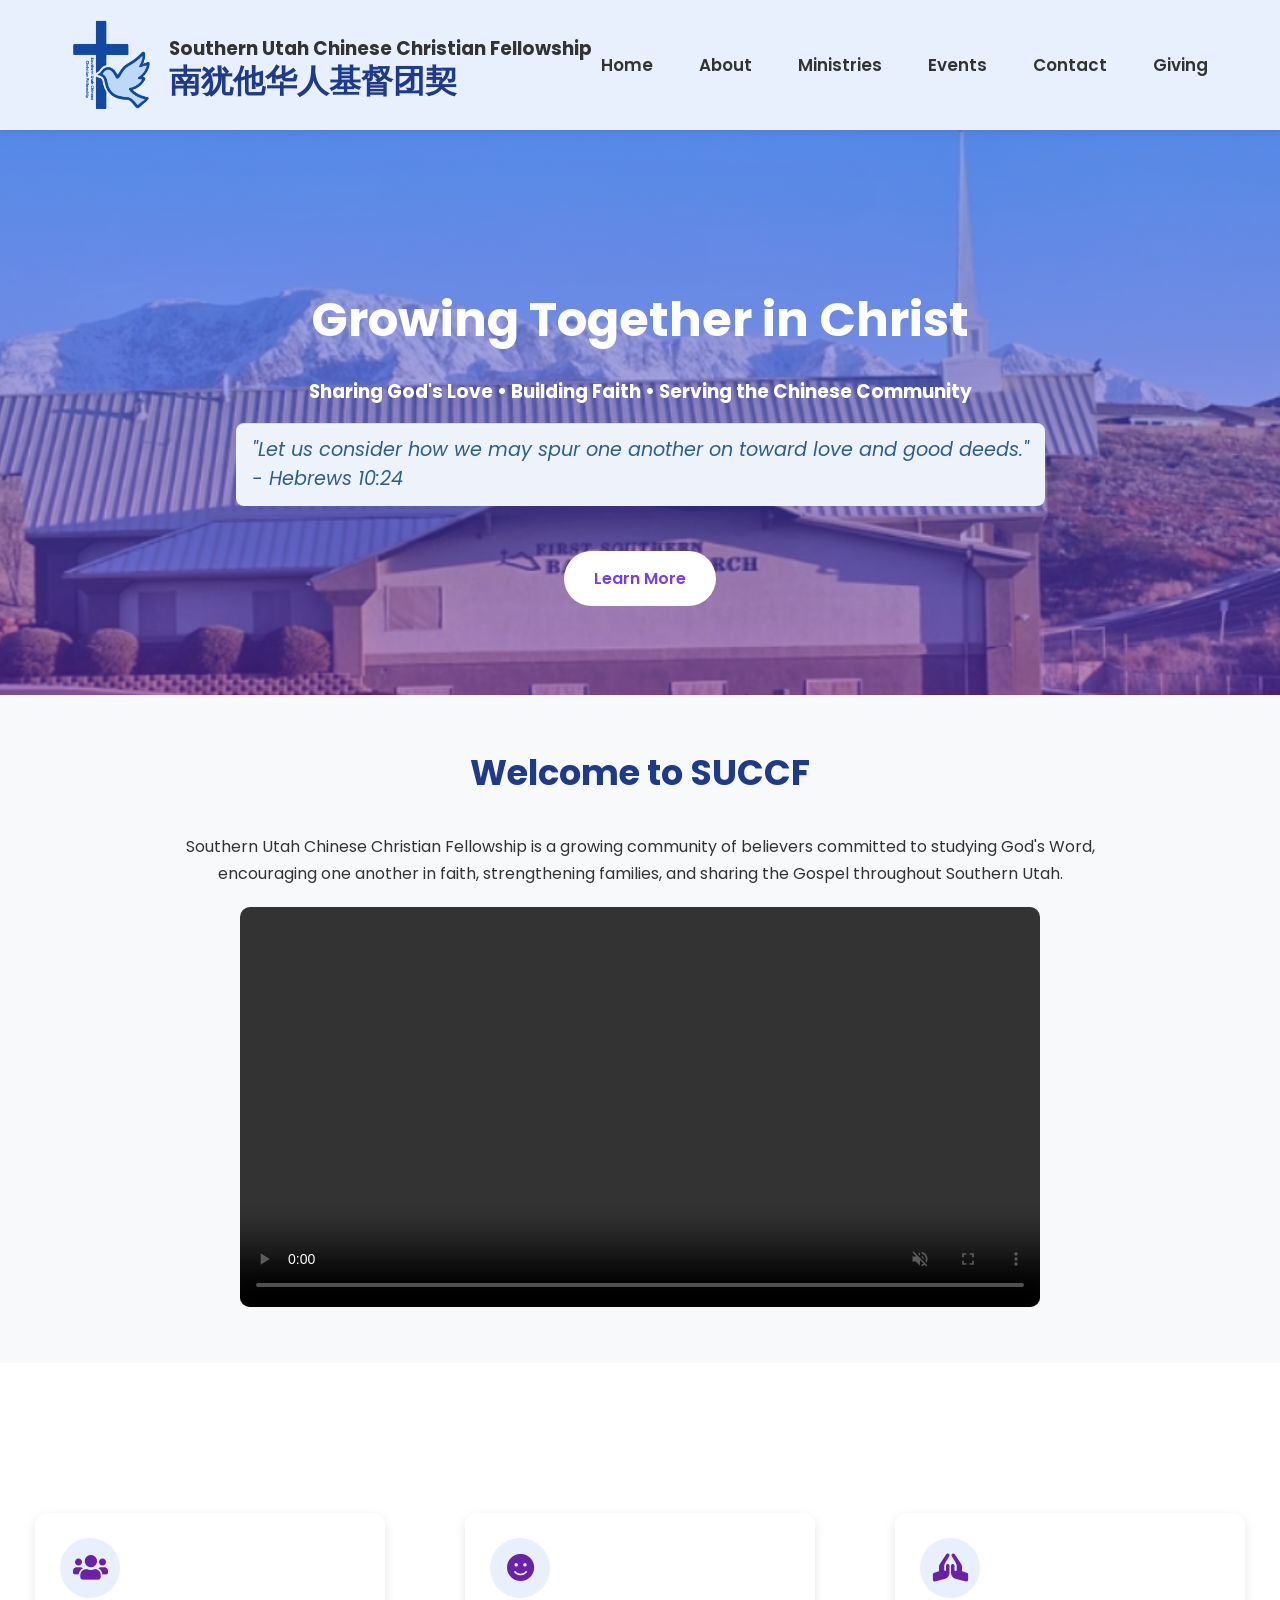
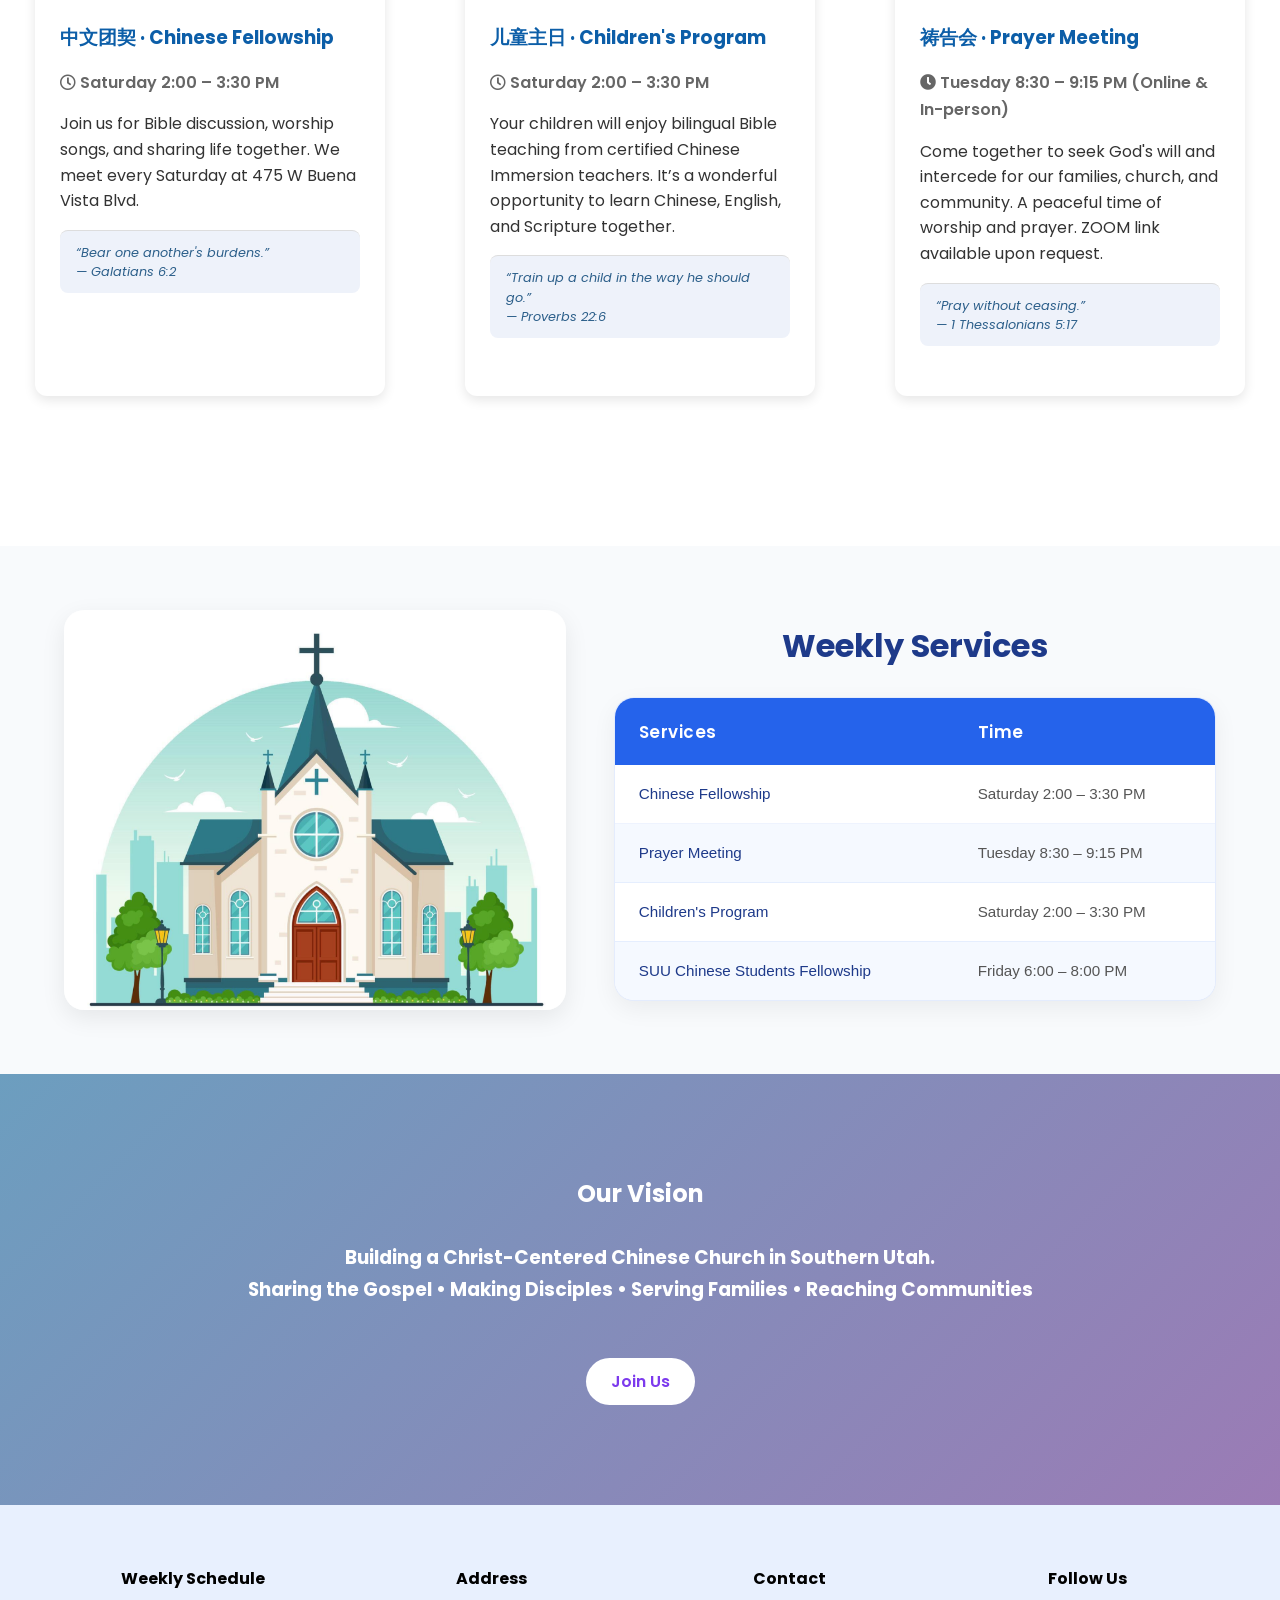
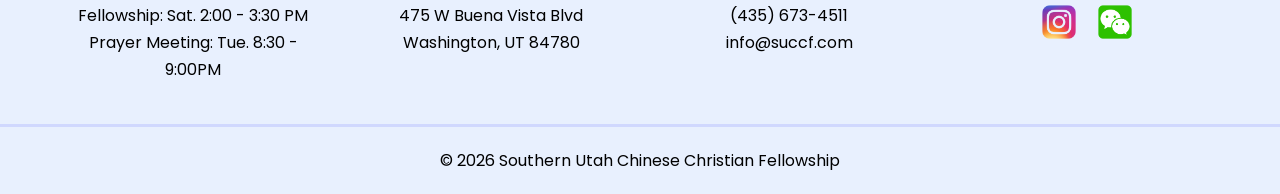
==== commit ab3bc6c7: "Update index.html" ====
--- a/index.html
+++ b/index.html
@@ -259,8 +259,8 @@
             <div>
                 <h4>Weekly Schedule</h4>
                 <p>
-                    Fellowshiop: Sat.2:00-3:30 PM<br>
-                    Prayer Meeting: Tue.8:30-9:00PM
+                    Fellowship: Sat. 2:00 - 3:30 PM<br>
+                    Prayer Meeting: Tue. 8:30 - 9:00PM
                 </p>
             </div>			
             <div>
@@ -301,4 +301,4 @@
     </footer>
 	<script src="scripts/script.js"></script>
 </body>
-</html>+</html>
--- a/css/styles.css
+++ b/css/styles.css
@@ -330,10 +330,12 @@
 ==========================================================================================================================
 ========================================================================================================================== */
 
+
+
 /* ==== HERO ======= */
 
 .hero {
-    margin-top: -110px;
+    margin-top: 0px;
     height: 65vh;
     min-height: 500px;
 
@@ -363,12 +365,14 @@
     max-width: 850px;
 
     padding: 20px;
+    padding-top: 6.25rem;
 }
 
 .hero h1 {
 
     font-size: 3rem;
     margin-bottom: 15px;
+    
 }
 
 .hero p {
@@ -501,6 +505,7 @@
         grid-template-columns: 1fr;
         gap: 2rem;
     }
+    
     
     .services-image img {
         max-height: 300px;
@@ -678,6 +683,64 @@
     background-color: #eef3ff;
 }
 
+/*desktop*/
+
+
+@media (max-width: 1024px) {
+
+
+    .container {
+        display: flex;
+        flex-direction: column;
+        align-items: center;
+    }
+
+    .logo {
+        display: flex;
+        flex-direction: column;
+        align-items: center;
+        text-align: center;
+        margin-bottom: 20px;
+    }
+
+    .logo img {
+    width: 70px;
+    height: auto;
+    }
+
+    .logo-text h3 {
+    font-size: 1rem;
+    }
+
+    .logo-text h2 {
+    font-size: 0.7rem;
+    }
+
+    .nav-menu {
+        width: 100%;
+    }
+
+    .nav-menu ul {
+        display: flex;
+        width: 100%;
+        justify-content: space-between;
+        padding: 0;
+        margin: 0;
+        list-style: none;
+    }
+
+    .nav-menu ul li {
+        flex: 1;
+        text-align: center;
+    }
+
+    .hero-content{
+        padding-top: 260px;
+    }
+}
+
+
+/*Tablet*/
 
 @media (max-width: 768px) {
     .services-table-section {
@@ -709,6 +772,9 @@
     }
 }
 
+
+/*mobile*/
+
 @media (max-width: 480px) {
     .services-table-wrapper h2 {
         font-size: 1.3rem;
@@ -723,6 +789,7 @@
         padding: 0.5rem 0.8rem;
         font-size: 0.8rem;
     }
+
 }
 
 
@@ -936,15 +1003,32 @@
 }
 
 /* RESPONSIVE ADJUSTMENTS FOR ABOUT PAGE */
+
+/*desktop*/
+@media (max-width: 1024px) {
+    .about-hero h1 {
+        margin-top: 2rem;
+        font-size: 3rem;
+    }
+
+}
+
+/*Tablet*/
 @media (max-width: 768px) {
+
+    section.about-hero {
+        margin-top: 4rem;
+    }
     .about-hero {
+        
         min-height: 280px;
         padding: 2rem 0;
         margin-bottom: 2rem;
     }
     
     .about-hero h1 {
-        font-size: 2rem;
+        margin-top: 2rem;
+        font-size: 1.5rem;
     }
     
     .about-hero p {
@@ -982,6 +1066,7 @@
     }
 }
 
+/*Mobile*/
 @media (max-width: 480px) {
     .about-hero h1 {
         font-size: 1.6rem;
@@ -1148,6 +1233,7 @@
     justify-content: center;
     text-align: center;
     padding: 4rem 0;
+    margin-top: 1rem;
     margin-bottom: 3rem;
     border-radius: 0 0 30px 30px;
 }
@@ -1408,6 +1494,7 @@
 
 @media (max-width: 768px) {
     .events-hero {
+        margin-top: 3.5rem;
         min-height: 250px;
         padding: 2.5rem 0;
     }
@@ -1444,6 +1531,11 @@
 }
 
 @media (max-width: 480px) {
+
+     .events-hero {
+        margin-top: 5.5rem;
+ 
+    }
     .events-hero h1 {
         font-size: 1.6rem;
     }
@@ -1485,6 +1577,7 @@
     text-align: center;
     padding: 3rem 0;
     margin-bottom: 2.5rem;
+    
     border-radius: 0 0 30px 30px;
 }
 
@@ -1824,6 +1917,10 @@
 
 /* RESPONSIVE */
 @media (max-width: 992px) {
+
+    .contact-hero{
+        margin-top: 2.5rem;
+    }
     .contact-grid {
         grid-template-columns: 1fr;
         gap: 2rem;
@@ -1835,6 +1932,10 @@
 }
 
 @media (max-width: 768px) {
+
+    .contact-hero{
+        margin-top: 5rem;
+    }
     .contact-hero {
         min-height: 200px;
         padding: 2rem 0;
@@ -1916,6 +2017,10 @@
 }
 
 @media (max-width: 480px) {
+
+        .contact-hero{
+        margin-top: 7rem;
+    }
     .contact-hero h1 {
         font-size: 1.6rem;
     }
@@ -2219,6 +2324,10 @@
 
 /* RESPONSIVE */
 @media (max-width: 992px) {
+
+    .giving-hero {
+        margin-top: 2.5rem;
+    }
     .giving-grid {
         grid-template-columns: 1fr;
         gap: 2rem;
@@ -2283,13 +2392,20 @@
 }
 
 @media (max-width: 480px) {
+
+    .giving-hero {
+        margin-top: 4.5rem;
+    }
+
+
     .giving-hero h1 {
-        font-size: 1.6rem;
+        font-size: 1rem;
+
     }
     
     .giving-intro h2,
     .giving-how h2 {
-        font-size: 1.3rem;
+        font-size: 0.8rem;
     }
     
     .giving-list li {
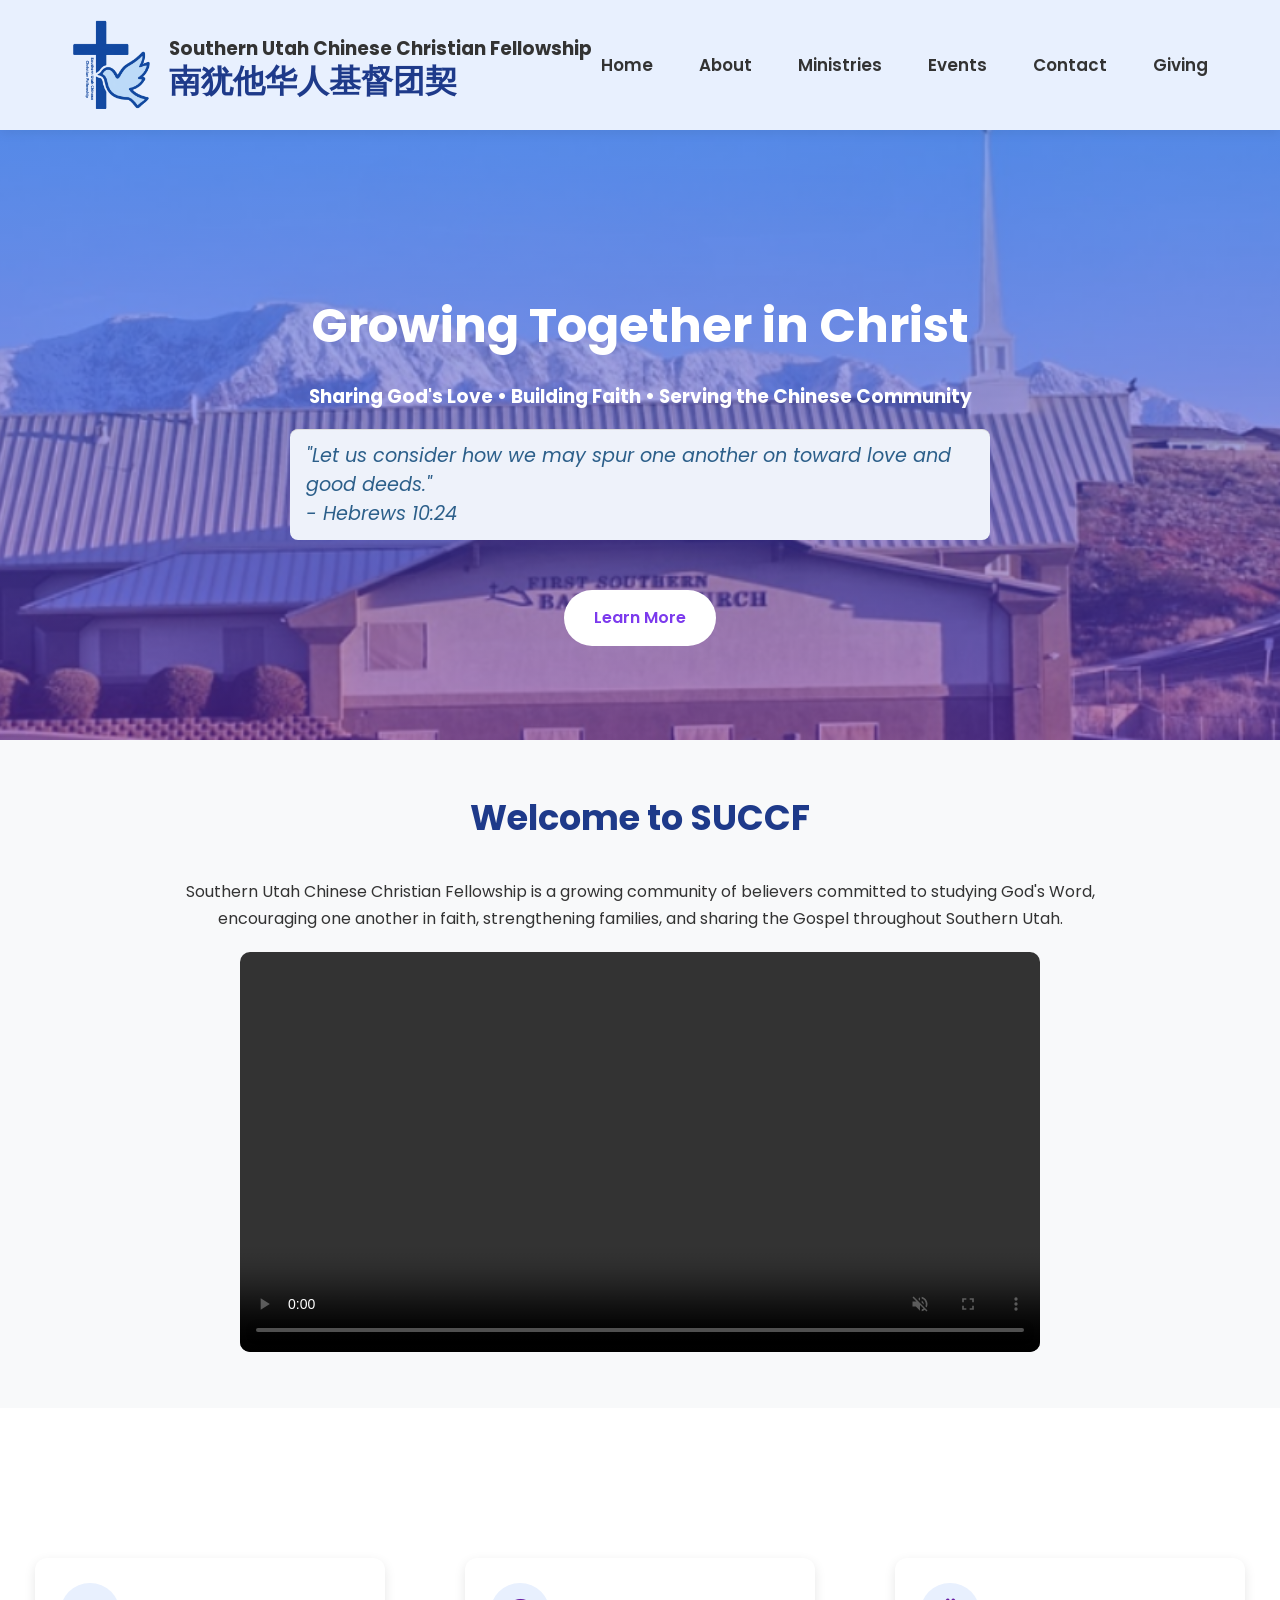
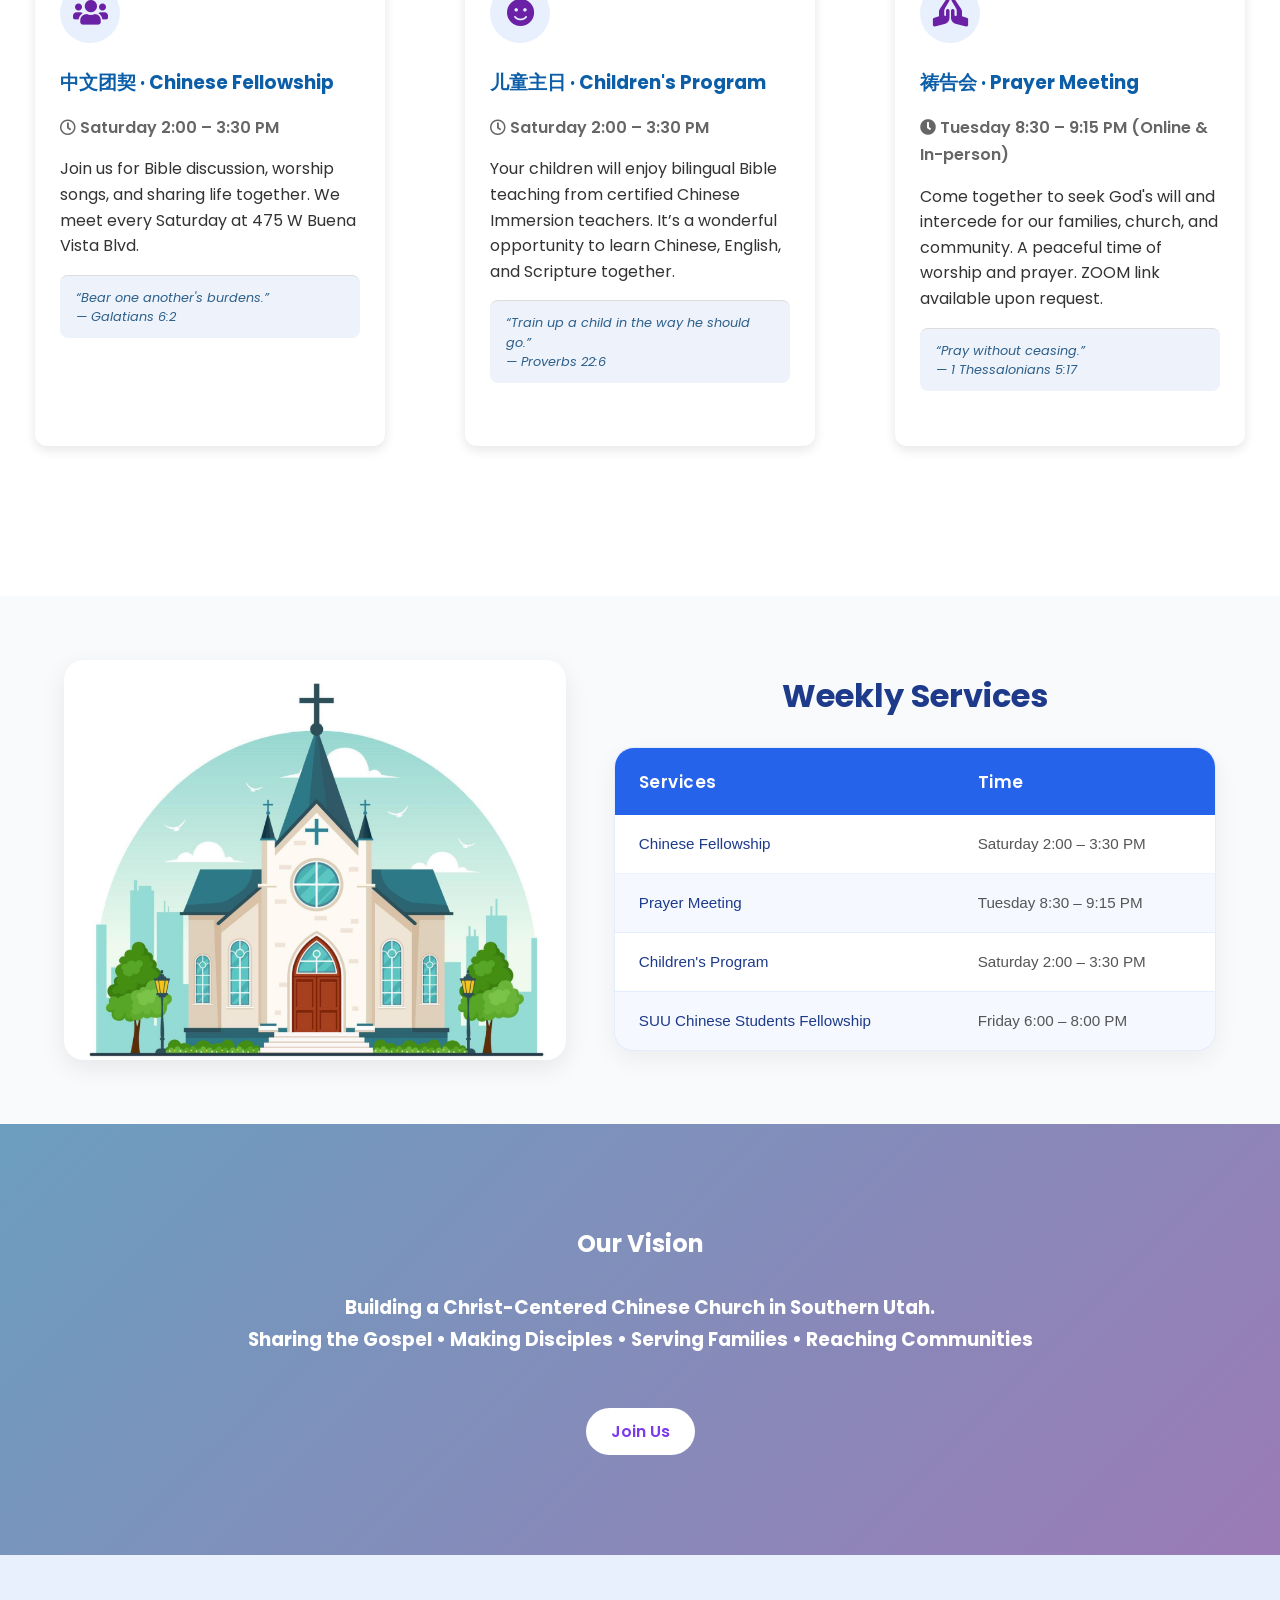
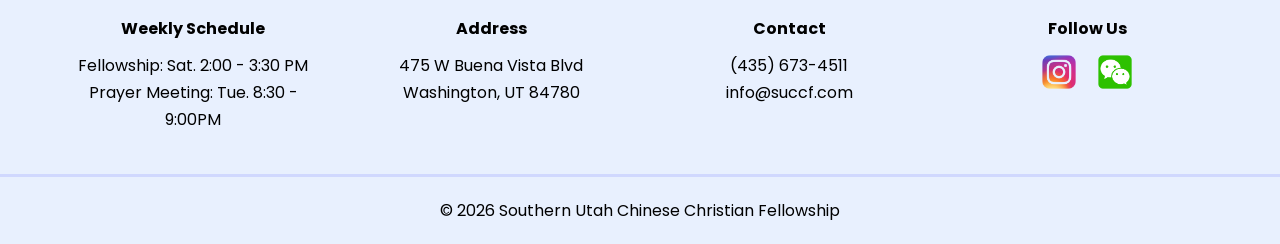
==== commit fd46cd44: "To fix your "learn more" button falling out of the mobile header" ====
--- a/index.html
+++ b/index.html
@@ -97,8 +97,7 @@
 
             <p>
                 Southern Utah Chinese Christian Fellowship is a growing community of believers
-                committed to studying God's Word, <br>
-				encouraging one another in faith,
+                committed to studying God's Word, encouraging one another in faith,
                 strengthening families, and sharing the Gospel throughout Southern Utah.
             </p>
 			
--- a/css/styles.css
+++ b/css/styles.css
@@ -326,18 +326,16 @@
 
 /* =======================================================================================================================
 ==========================================================================================================================
-   ##############   Home Page style     ###############
+   ##############   Home(indext) Page style     ###############
 ==========================================================================================================================
 ========================================================================================================================== */
 
-
-
 /* ==== HERO ======= */
 
 .hero {
     margin-top: 0px;
-    height: 65vh;
-    min-height: 500px;
+    height: 70vh;
+    min-height: 600px;
 
     background:
         linear-gradient(
@@ -359,50 +357,40 @@
 }
 
 .hero-content {
-
     color: white;
-
     max-width: 850px;
-
     padding: 20px;
     padding-top: 6.25rem;
 }
 
 .hero h1 {
-
     font-size: 3rem;
-    margin-bottom: 15px;
-    
+    margin-bottom: 15px;   
 }
 
 .hero p {
-
     font-size: 1.2rem;
 }
 
-.verse {
-
-    margin: 25px 0;
-
-    font-style: italic;
+.verse{
+    background: rgba(255,255,255,.88);
+    color:#355c8a;
+    border-radius:16px;
+    padding:20px;
+    max-width:700px;
+    margin:30px auto;
+    font-style:italic;
+    line-height:1.6;
 }
 
 .btn-primary {
-
     display: inline-block;
-
     margin-top: 20px;
-
     background: white;
-
     color: var(--purple);
-
     text-decoration: none;
-
     padding: 14px 30px;
-
     border-radius: 50px;
-
     font-weight: 600;
 }
 
@@ -414,20 +402,15 @@
 }
 
 section h2 {
-
     text-align: center;
-
     margin-bottom: 30px;
-
     color: var(--dark-blue);
-
     font-size: 2.2rem;
 }
 
-/* WELCOME */
+/* ======  WELCOME ====== */
 
 .welcome {
-
     text-align: center;
     text-align: center;
     background-color: #f8f9fa;  /* Light gray background */
@@ -436,7 +419,6 @@
 }
 
 .welcome p {
-
     max-width: 950px;
     margin: auto;
 }
@@ -684,11 +666,7 @@
 }
 
 /*desktop*/
-
-
 @media (max-width: 1024px) {
-
-
     .container {
         display: flex;
         flex-direction: column;
@@ -741,7 +719,6 @@
 
 
 /*Tablet*/
-
 @media (max-width: 768px) {
     .services-table-section {
         padding: 2.5rem 0;
@@ -773,7 +750,75 @@
 }
 
 
-/*mobile*/
+/*------mobile------*/
+
+@media (max-width: 768px) {
+
+    .hero {
+        min-height: 700px;
+        height: auto;
+        padding: 40px 20px 60px;
+        background-position: center center;
+    }
+
+    .hero-content {
+        max-width: 100%;
+        padding: 120px 15px 40px;
+    }
+
+    .hero h1 {
+        font-size: 2.2rem;
+        line-height: 1.2;
+        margin-bottom: 18px;
+    }
+
+    .hero h3 {
+        font-size: 1.1rem;
+        line-height: 1.6;
+        margin-bottom: 20px;
+    }
+
+    .hero p,
+    .verse {
+        font-size: 1rem;
+        line-height: 1.7;
+    }
+
+    .verse {
+        margin: 25px auto;
+        padding: 18px;
+        max-width: 95%;
+    }
+
+    .btn-primary {
+        padding: 12px 28px;
+        font-size: 1rem;
+        margin-top: 20px;
+    }
+
+    .welcome {
+        padding: 60px 20px;
+    }
+
+    .welcome h2 {
+        font-size: 2rem;
+    }
+
+    .welcome p {
+        font-size: 1rem;
+        line-height: 1.7;
+    }
+
+    .welcome p br {
+        display: none;
+    }
+
+    .welcome-video video {
+        width: 100%;
+        height: auto;
+    }
+
+}
 
 @media (max-width: 480px) {
     .services-table-wrapper h2 {
